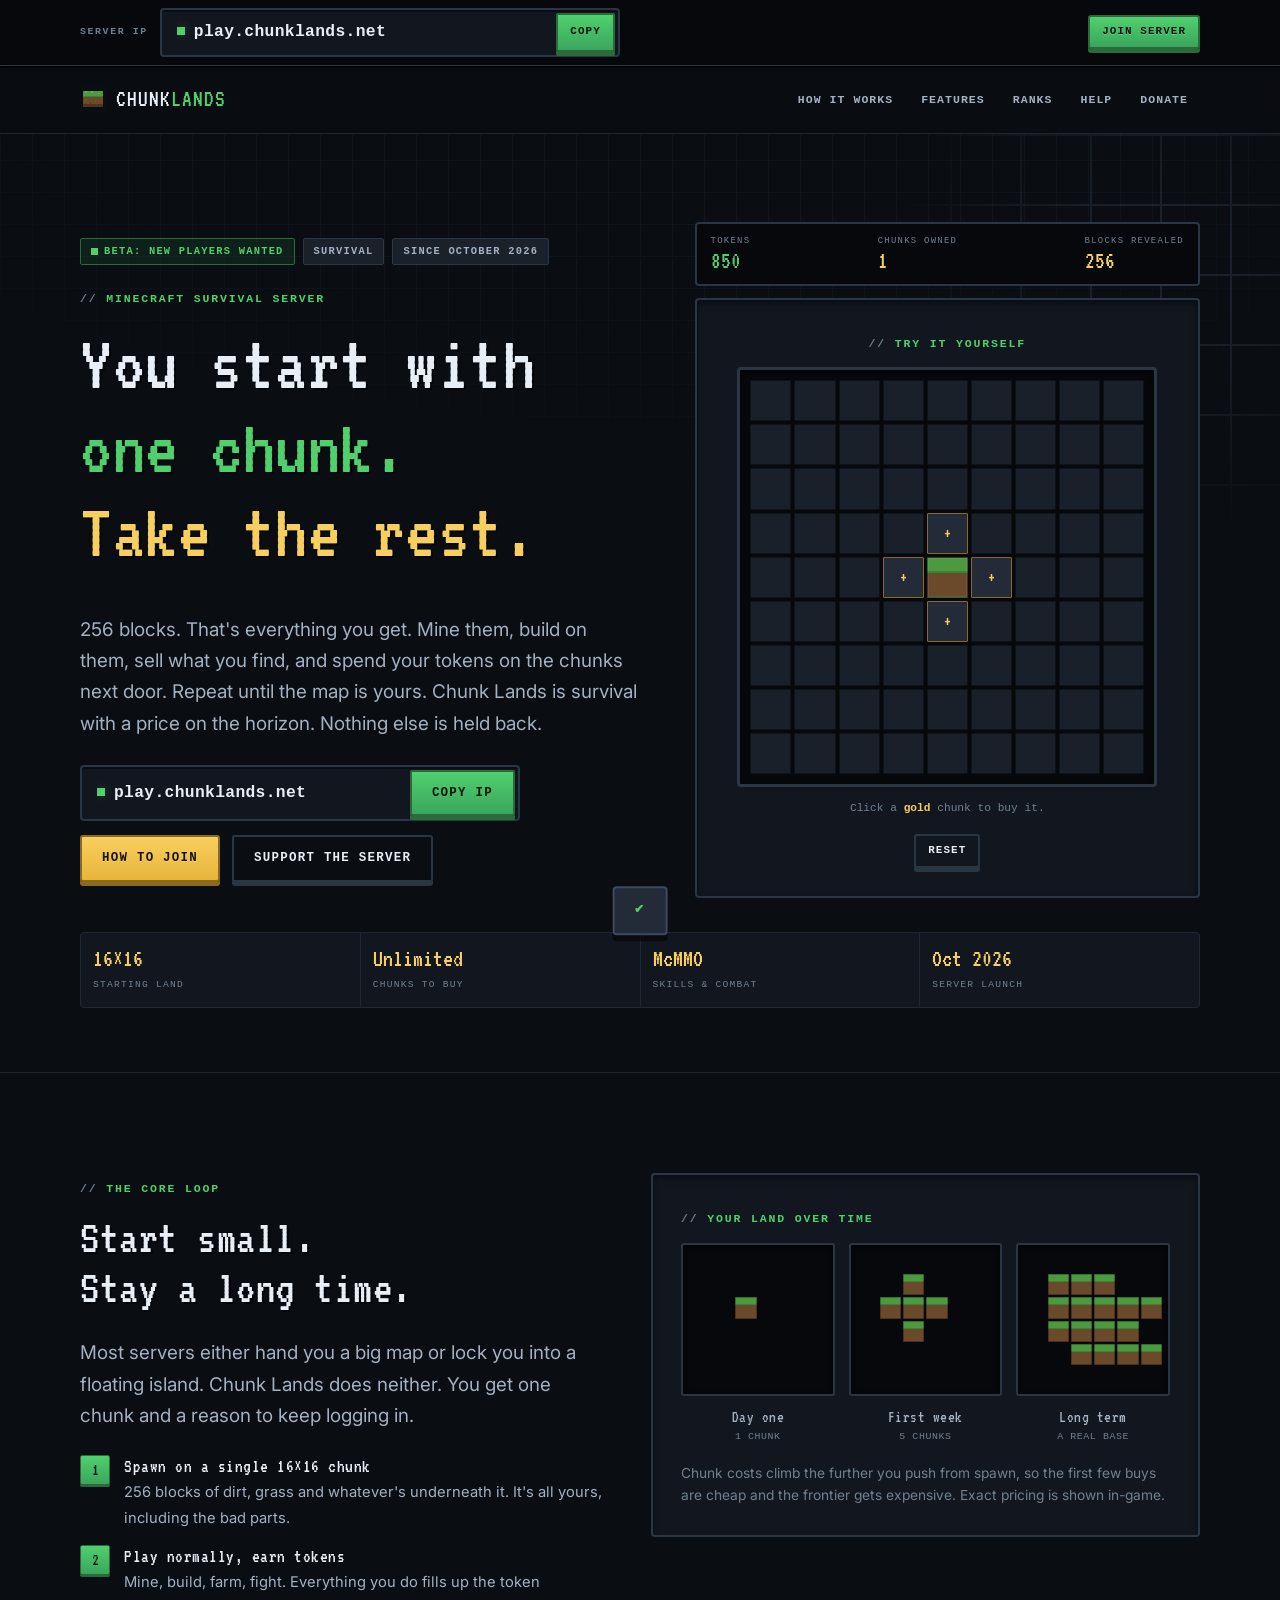
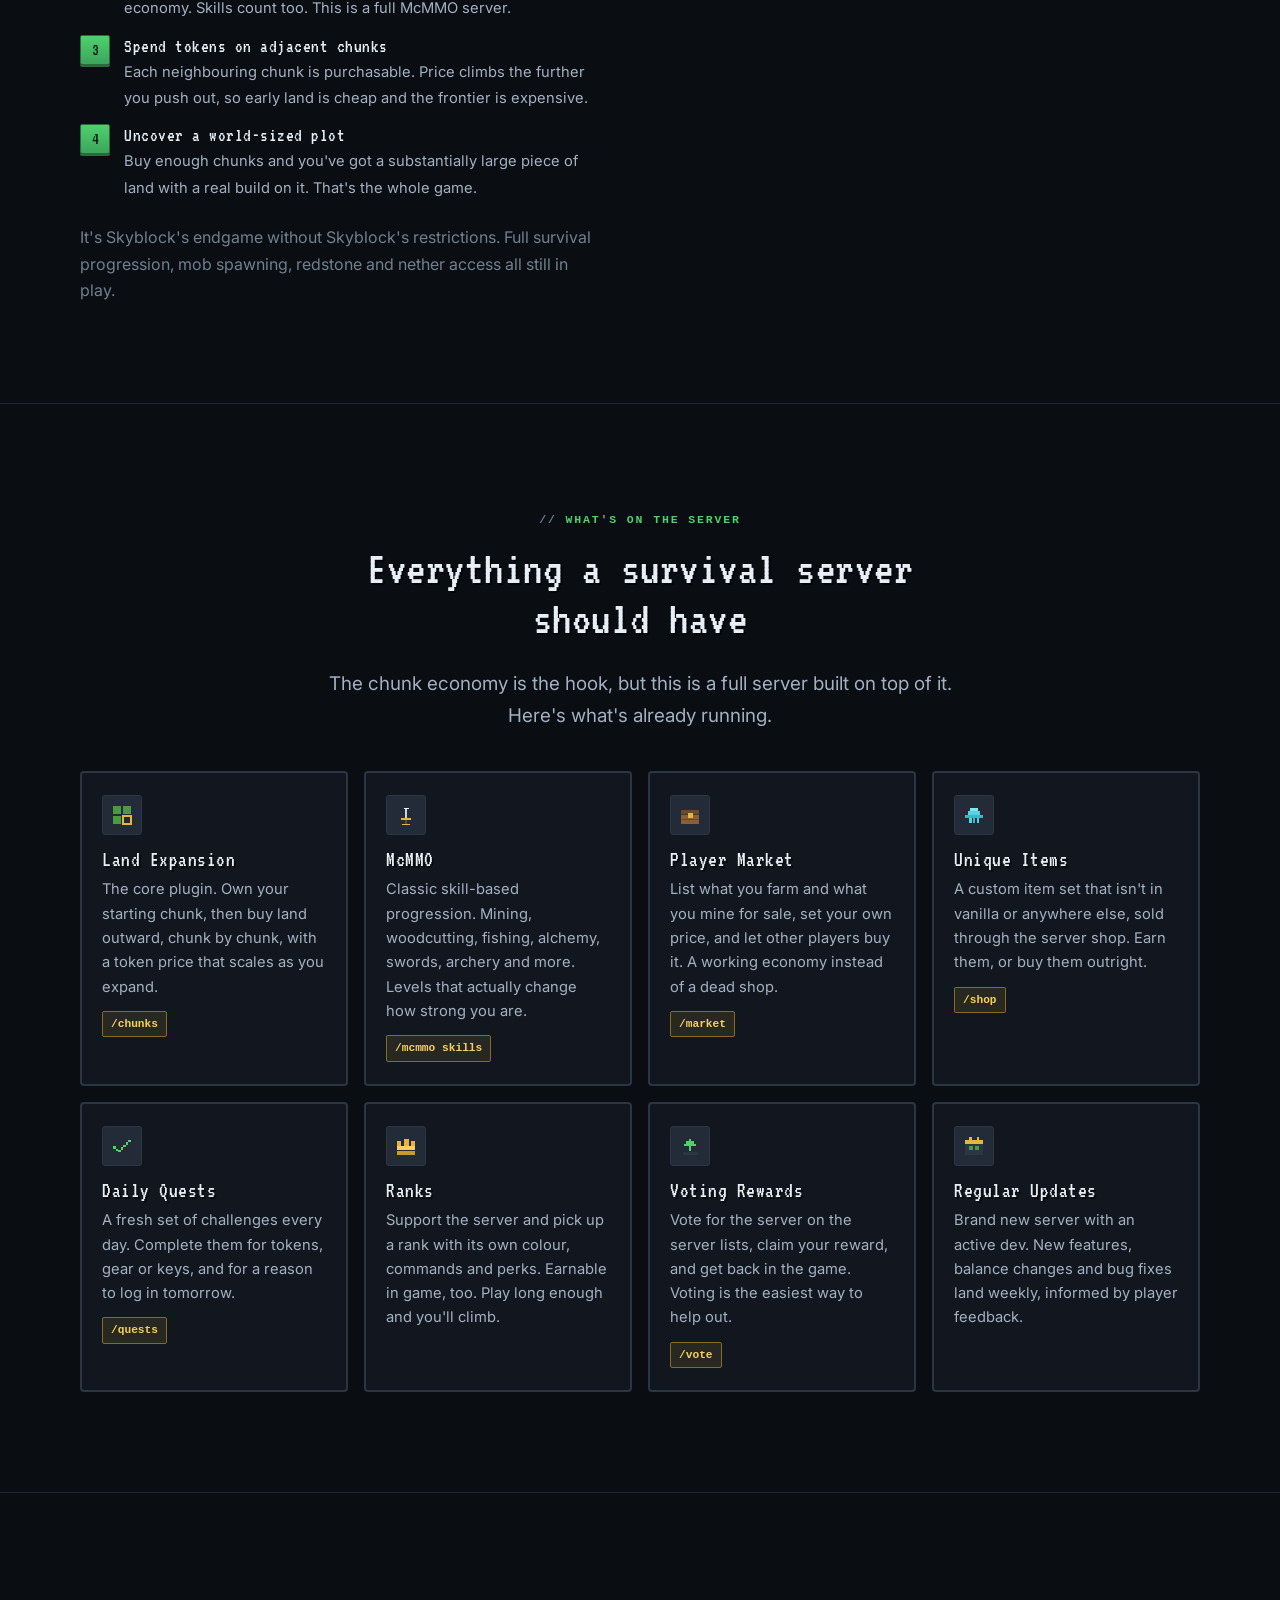
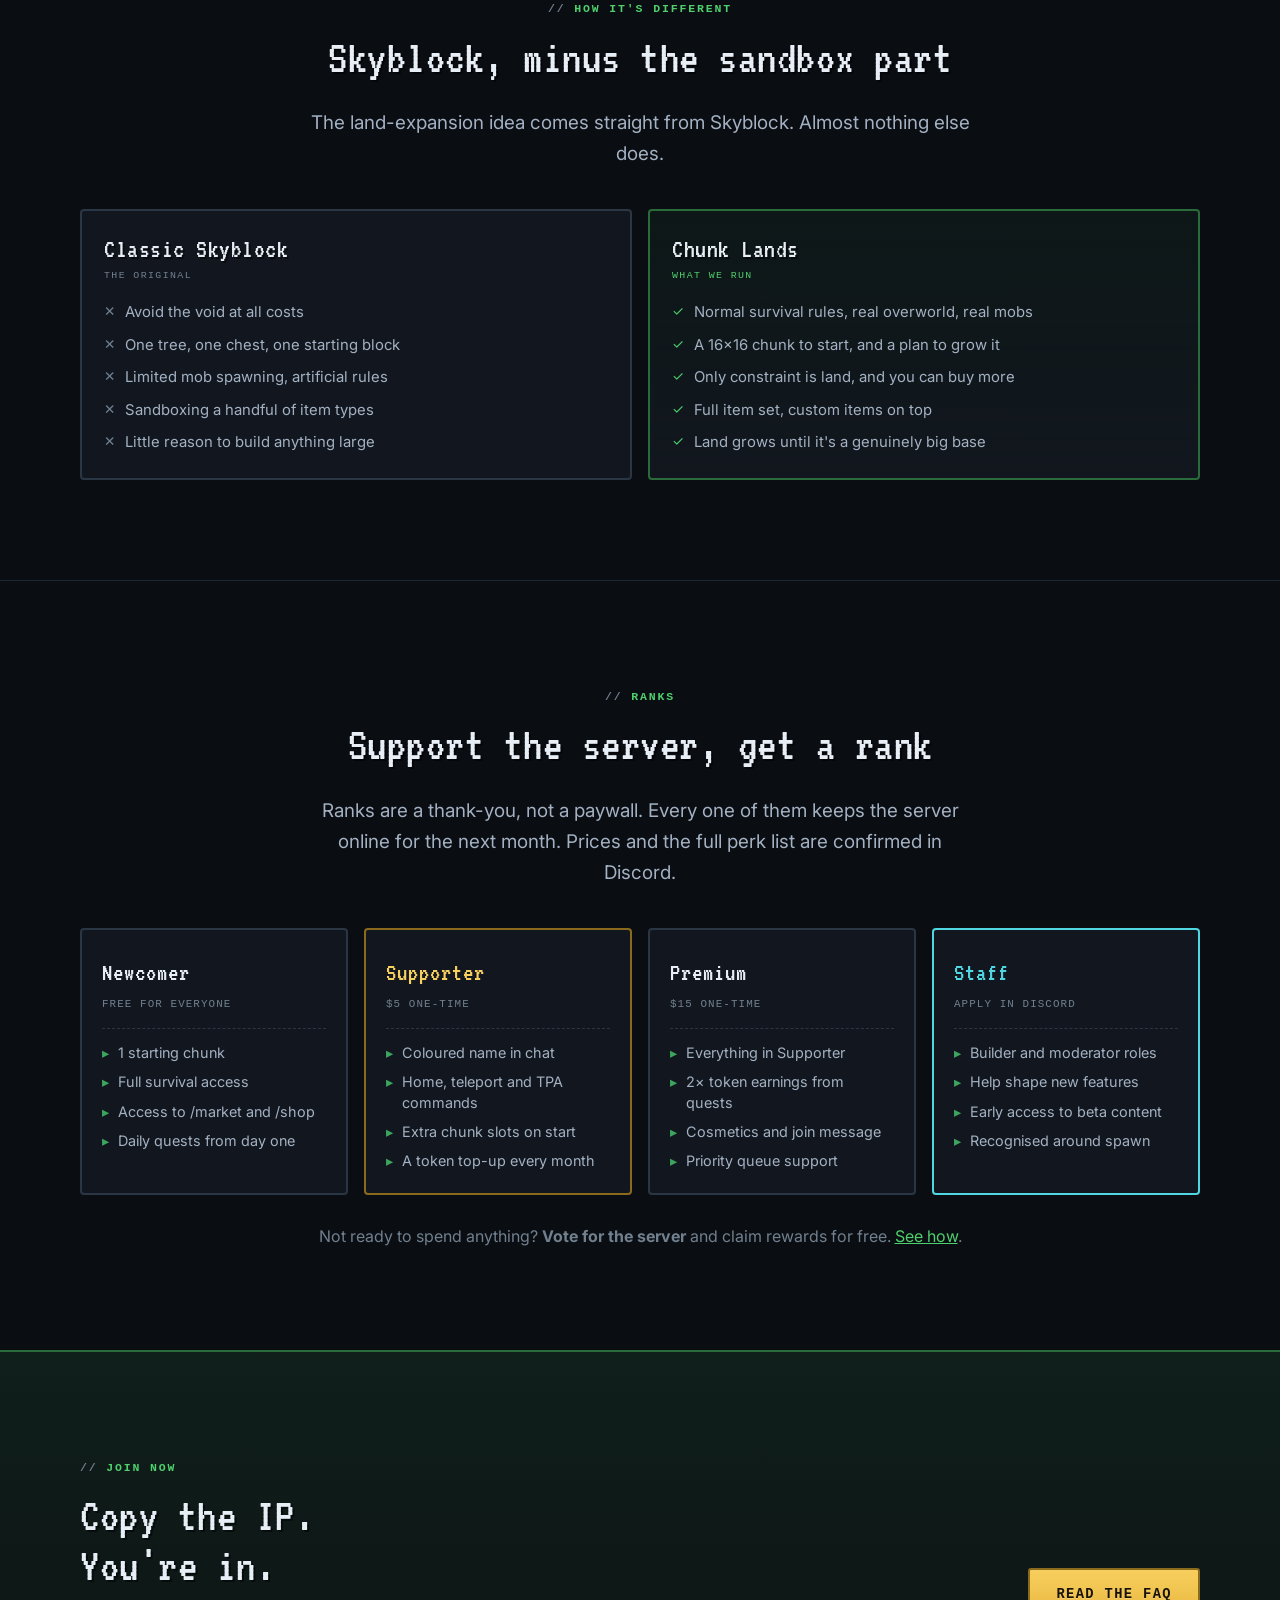
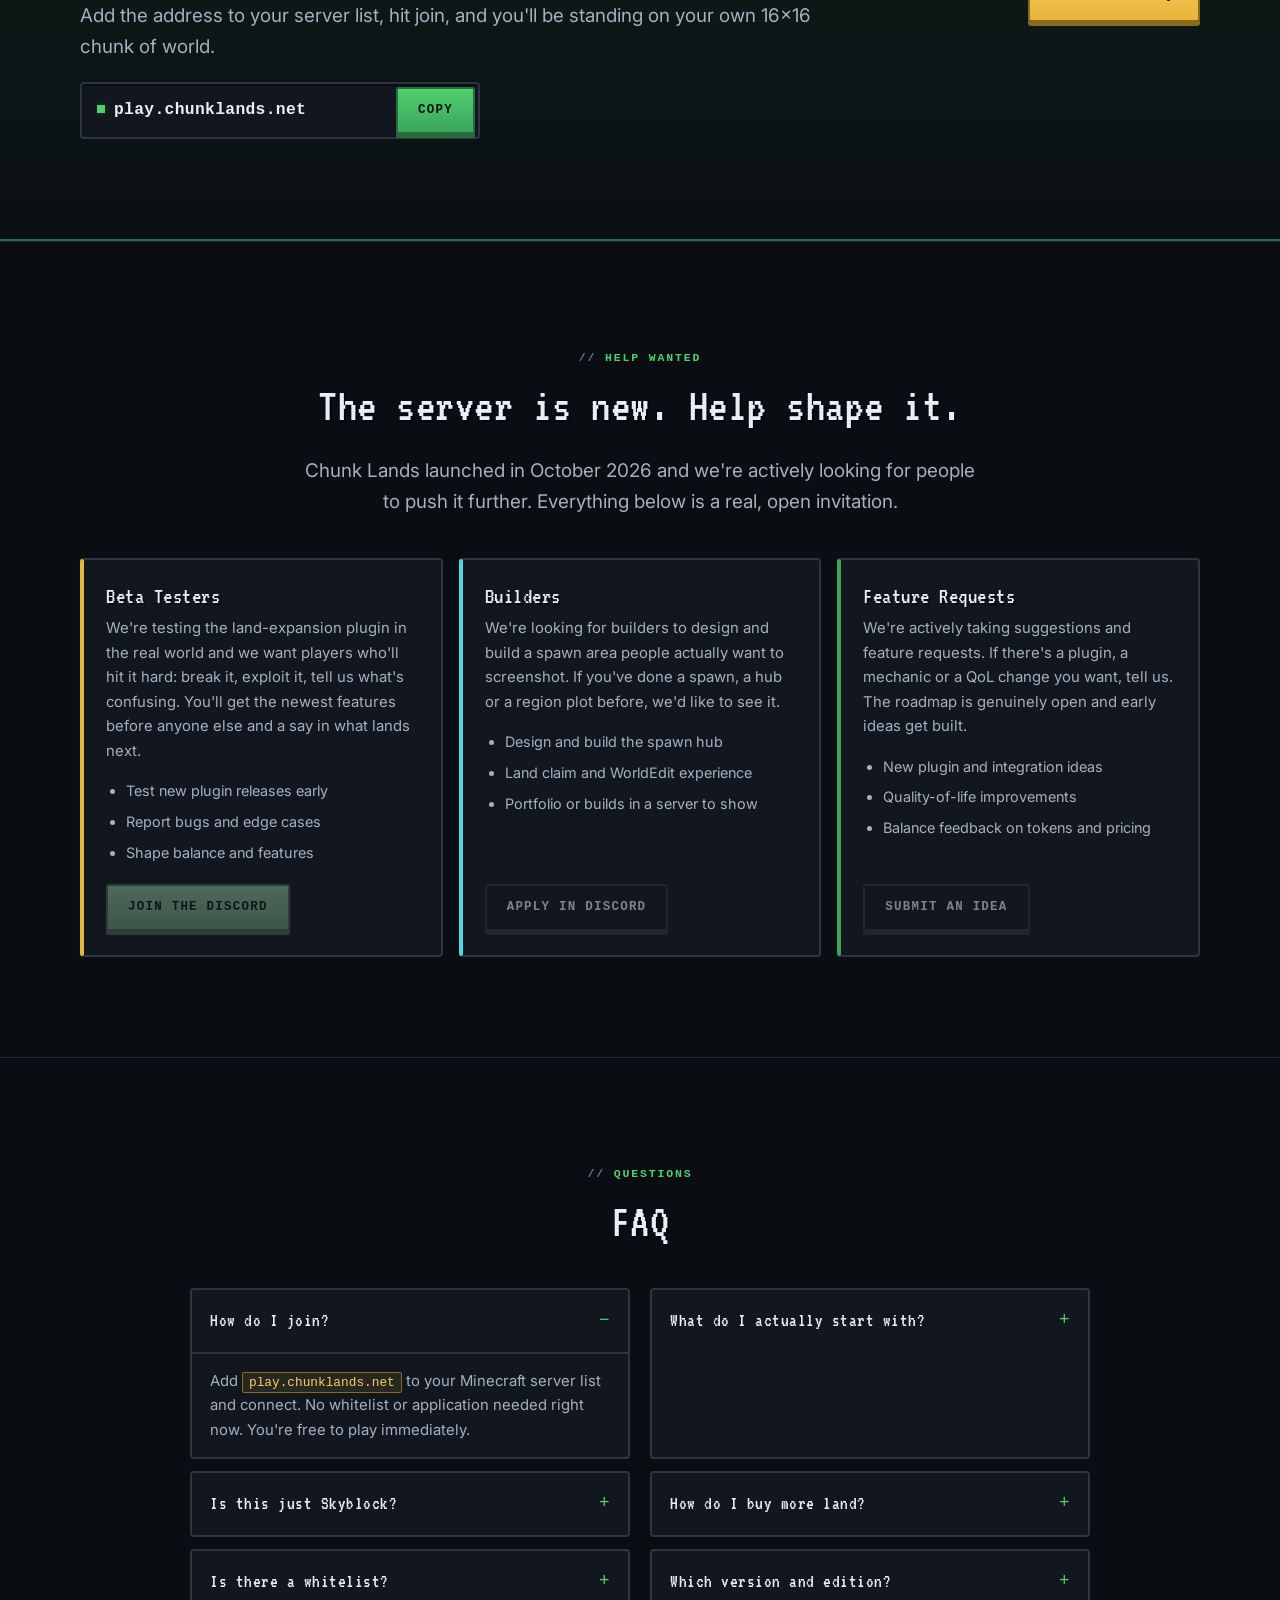
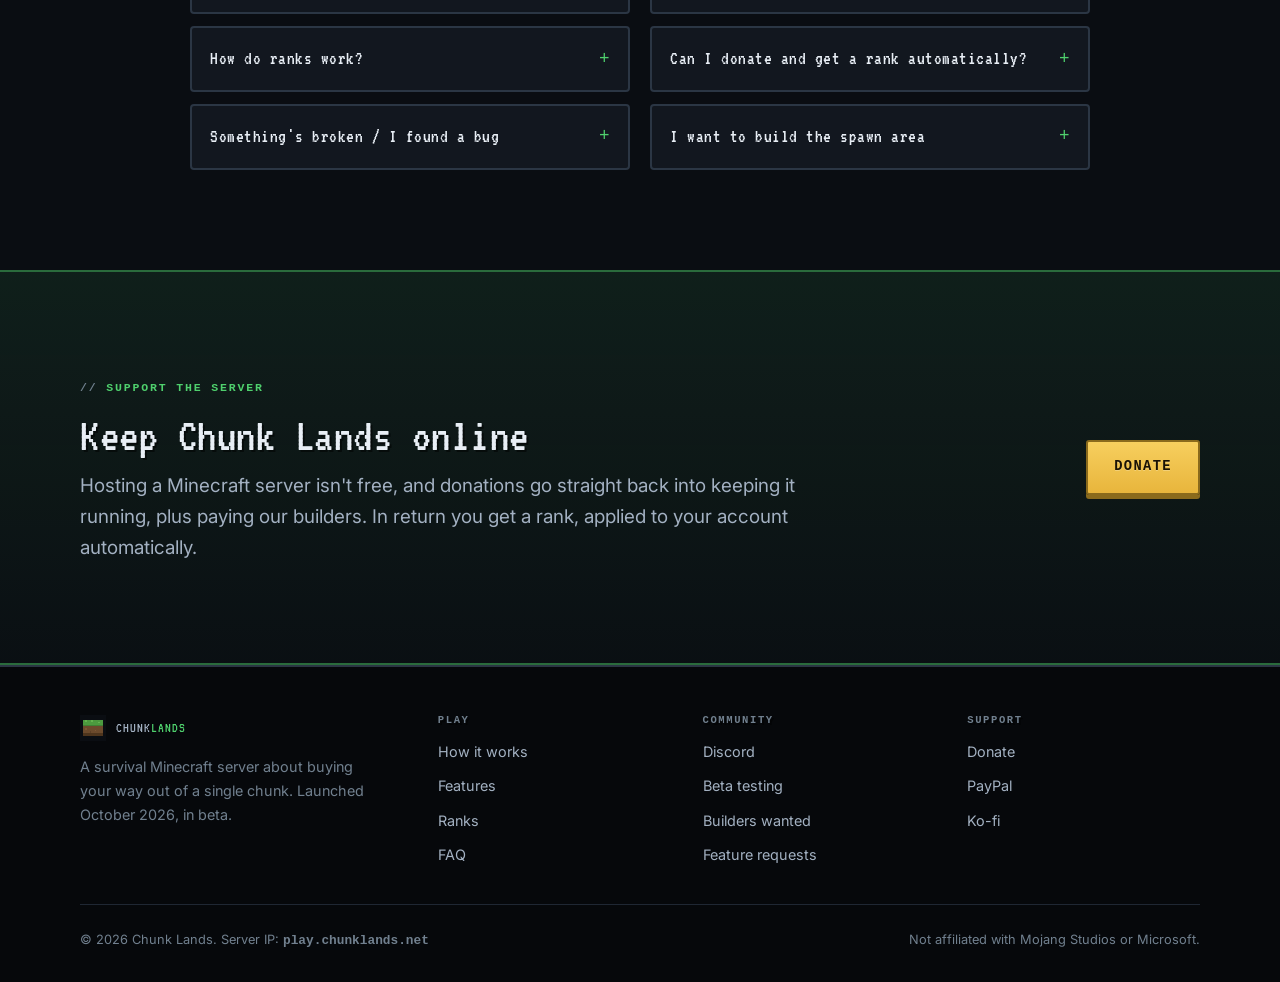
==== index.html @ c823f131 "Add Chunk Lands website Static site for the Chunk Lands Minecraft server, deployable to GitHub Pages" ====
<!DOCTYPE html>
<html lang="en">
<head>
<meta charset="utf-8">
<meta name="viewport" content="width=device-width, initial-scale=1">
<title>Chunk Lands Minecraft Server | Buy Your Land, Block by Block</title>
<meta name="description" content="Chunk Lands is a Minecraft survival server where you start on a single 16x16 chunk and buy your way out. Expand your land, level up with McMMO, trade at /market, and take on daily quests. Now in beta and new players wanted.">
<meta name="theme-color" content="#0a0d12">

<meta property="og:type" content="website">
<meta property="og:title" content="Chunk Lands Minecraft Survival Server">
<meta property="og:description" content="You start with one 16x16 chunk. Spend tokens, buy more land, and uncover a world that's yours. Now in beta.">
<meta property="og:url" content="https://chunklands.net/">
<meta name="twitter:card" content="summary_large_image">

<link rel="icon" href="assets/favicon.svg" type="image/svg+xml">
<link rel="canonical" href="https://chunklands.net/">

<link rel="preconnect" href="https://fonts.googleapis.com">
<link rel="preconnect" href="https://fonts.gstatic.com" crossorigin>
<link rel="stylesheet" href="https://fonts.googleapis.com/css2?family=VT323&family=Inter:wght@400;500;600;700&display=swap">
<link rel="stylesheet" href="css/style.css">
</head>
<body>

<a class="skip-link" href="#main">Skip to content</a>

<!-- =====================================================================
     TOP BAR: server address + copy button (very top of the page)
     ===================================================================== -->
<div class="topbar">
  <div class="wrap topbar__inner">
    <span class="topbar__label">Server IP</span>

    <div class="address">
      <div class="address__field">
        <span class="address__value" data-server-address>play.chunklands.net</span>
      </div>
      <button class="btn btn--sm" type="button" data-copy data-copy-label="Copy" data-copied-label="Copied!">
        Copy
      </button>
    </div>

    <div class="topbar__spacer"></div>

    <a class="btn btn--primary btn--sm" href="#join">Join Server</a>
  </div>
</div>

<!-- =====================================================================
     NAV
     ===================================================================== -->
<nav class="nav" aria-label="Main">
  <div class="wrap nav__inner">
    <a class="brand" href="index.html">
      <img src="assets/favicon.svg" alt="" width="26" height="26">
      <span>CHUNK<b>LANDS</b></span>
    </a>
    <ul class="nav__links">
      <li><a href="#how">How it works</a></li>
      <li><a href="#features">Features</a></li>
      <li><a href="#ranks">Ranks</a></li>
      <li><a href="#help">Help</a></li>
      <li><a href="donate.html">Donate</a></li>
    </ul>
    <a class="btn btn--primary btn--sm nav__cta" href="#join">Join Server</a>
  </div>
</nav>

<main id="main">

  <!-- ===================================================================
       HERO
       =================================================================== -->
  <section class="hero">
    <div class="wrap hero__grid">
      <div>
        <div class="badges">
          <span class="badge badge--live">Beta: new players wanted</span>
          <span class="badge">Survival</span>
          <span class="badge">Since October 2026</span>
        </div>

        <p class="eyebrow">Minecraft Survival Server</p>

        <h1>
          You start with<br>
          <span class="accent">one chunk.</span><br>
          <span class="gold">Take the rest.</span>
        </h1>

        <p class="lead">
          256 blocks. That's everything you get. Mine them, build on them, sell what you
          find, and spend your tokens on the chunks next door. Repeat until the map is
          yours. Chunk Lands is survival with a price on the horizon. Nothing else is held
          back.
        </p>

        <div class="hero__cta">
          <div class="address">
            <div class="address__field">
              <span class="address__value" data-server-address>play.chunklands.net</span>
            </div>
            <button class="btn" type="button" data-copy data-copy-label="Copy IP" data-copied-label="Copied!">
              Copy IP
            </button>
          </div>

          <div class="btn-row">
            <a class="btn btn--gold" href="#join">How to join</a>
            <a class="btn btn--ghost" href="donate.html">Support the server</a>
          </div>
        </div>
      </div>

      <!-- Interactive expander lives here on desktop, below on mobile -->
      <div class="expander" id="expander-mount"></div>
    </div>

    <div class="wrap">
      <div class="stats">
        <div class="stat">
          <div class="stat__k">16×16</div>
          <div class="stat__l">Starting land</div>
        </div>
        <div class="stat">
          <div class="stat__k">Unlimited</div>
          <div class="stat__l">Chunks to buy</div>
        </div>
        <div class="stat">
          <div class="stat__k">McMMO</div>
          <div class="stat__l">Skills &amp; combat</div>
        </div>
        <div class="stat">
          <div class="stat__k">Oct 2026</div>
          <div class="stat__l">Server launch</div>
        </div>
      </div>
    </div>
  </section>

  <!-- ===================================================================
       THE MECHANIC
       =================================================================== -->
  <section id="how">
    <div class="wrap mechanic__grid">
      <div>
        <p class="eyebrow">The core loop</p>
        <h2>Start small.<br>Stay a long time.</h2>
        <p class="lead">
          Most servers either hand you a big map or lock you into a floating island.
          Chunk Lands does neither. You get one chunk and a reason to keep logging in.
        </p>

        <ol class="steps">
          <li>
            <span class="steps__n" aria-hidden="true">1</span>
            <span class="steps__b">
              <strong>Spawn on a single 16×16 chunk</strong>
              <span>256 blocks of dirt, grass and whatever's underneath it. It's all yours, including the bad parts.</span>
            </span>
          </li>
          <li>
            <span class="steps__n" aria-hidden="true">2</span>
            <span class="steps__b">
              <strong>Play normally, earn tokens</strong>
              <span>Mine, build, farm, fight. Everything you do fills up the token economy. Skills count too. This is a full McMMO server.</span>
            </span>
          </li>
          <li>
            <span class="steps__n" aria-hidden="true">3</span>
            <span class="steps__b">
              <strong>Spend tokens on adjacent chunks</strong>
              <span>Each neighbouring chunk is purchasable. Price climbs the further you push out, so early land is cheap and the frontier is expensive.</span>
            </span>
          </li>
          <li>
            <span class="steps__n" aria-hidden="true">4</span>
            <span class="steps__b">
              <strong>Uncover a world-sized plot</strong>
              <span>Buy enough chunks and you've got a substantially large piece of land with a real build on it. That's the whole game.</span>
            </span>
          </li>
        </ol>

        <p class="muted" style="margin-top:24px">
          It's Skyblock's endgame without Skyblock's restrictions. Full survival
          progression, mob spawning, redstone and nether access all still in play.
        </p>
      </div>

      <div class="panel panel--sunken">
        <p class="eyebrow">Your land over time</p>

        <div class="progression">
          <figure class="progression__fig">
            <div class="minigrid" aria-hidden="true">
              <i class="cell" style="grid-area:3/3"></i>
            </div>
            <figcaption><strong>Day one</strong>1 chunk</figcaption>
          </figure>

          <figure class="progression__fig">
            <div class="minigrid" aria-hidden="true">
              <i class="cell" style="grid-area:2/3"></i><i class="cell" style="grid-area:3/2"></i>
              <i class="cell" style="grid-area:3/3"></i><i class="cell" style="grid-area:3/4"></i>
              <i class="cell" style="grid-area:4/3"></i>
            </div>
            <figcaption><strong>First week</strong>5 chunks</figcaption>
          </figure>

          <figure class="progression__fig">
            <div class="minigrid" aria-hidden="true">
              <i class="cell" style="grid-area:2/3"></i><i class="cell" style="grid-area:2/4"></i>
              <i class="cell" style="grid-area:3/2"></i><i class="cell" style="grid-area:3/3"></i>
              <i class="cell" style="grid-area:3/4"></i><i class="cell" style="grid-area:3/5"></i>
              <i class="cell" style="grid-area:4/2"></i><i class="cell" style="grid-area:4/3"></i>
              <i class="cell" style="grid-area:4/4"></i><i class="cell" style="grid-area:4/5"></i>
              <i class="cell" style="grid-area:5/3"></i><i class="cell" style="grid-area:5/4"></i>
              <i class="cell" style="grid-area:5/5"></i><i class="cell" style="grid-area:5/6"></i>
              <i class="cell" style="grid-area:3/6"></i><i class="cell" style="grid-area:2/2"></i>
            </div>
            <figcaption><strong>Long term</strong>a real base</figcaption>
          </figure>
        </div>

        <p class="muted" style="font-size:0.86rem; margin-top:18px">
          Chunk costs climb the further you push from spawn, so the first few buys are
          cheap and the frontier gets expensive. Exact pricing is shown in-game.
        </p>
      </div>
    </div>
  </section>

  <!-- ===================================================================
       FEATURES
       =================================================================== -->
  <section id="features">
    <div class="wrap">
      <div class="section-head center">
        <p class="eyebrow">What's on the server</p>
        <h2>Everything a survival server should have</h2>
        <p class="lead">
          The chunk economy is the hook, but this is a full server built on top of it.
          Here's what's already running.
        </p>
      </div>

      <div class="features">

        <article class="feature">
          <div class="feature__icon"><svg viewBox="0 0 16 16" shape-rendering="crispEdges" width="20" height="20" aria-hidden="true" focusable="false"><rect x="1" y="1" width="6" height="6" fill="#4c9a3f"/><rect x="9" y="1" width="6" height="6" fill="#4c9a3f"/><rect x="1" y="9" width="6" height="6" fill="#4c9a3f"/><rect x="9" y="9" width="6" height="6" fill="none" stroke="#e8b53c" stroke-width="1.5"/></svg></div>
          <h3>Land Expansion</h3>
          <p>The core plugin. Own your starting chunk, then buy land outward, chunk by chunk, with a token price that scales as you expand.</p>
          <span class="feature__cmd">/chunks</span>
        </article>

        <article class="feature">
          <div class="feature__icon"><svg viewBox="0 0 16 16" shape-rendering="crispEdges" width="20" height="20" aria-hidden="true" focusable="false"><rect x="6" y="2" width="4" height="1" fill="#e8eef5"/><rect x="7" y="3" width="2" height="7" fill="#c9d4e0"/><rect x="4" y="10" width="8" height="2" fill="#e8b53c"/><rect x="7" y="12" width="2" height="3" fill="#6b4a2c"/><rect x="5" y="15" width="6" height="1" fill="#e8b53c"/></svg></div>
          <h3>McMMO</h3>
          <p>Classic skill-based progression. Mining, woodcutting, fishing, alchemy, swords, archery and more. Levels that actually change how strong you are.</p>
          <span class="feature__cmd">/mcmmo skills</span>
        </article>

        <article class="feature">
          <div class="feature__icon"><svg viewBox="0 0 16 16" shape-rendering="crispEdges" width="20" height="20" aria-hidden="true" focusable="false"><rect x="1" y="4" width="14" height="4" fill="#6b4a2c"/><rect x="1" y="8" width="14" height="7" fill="#8a5f38"/><rect x="1" y="7" width="14" height="1" fill="#4e351d"/><rect x="1" y="11" width="14" height="1" fill="#6b4a2c"/><rect x="6" y="6" width="4" height="4" fill="#e8b53c"/></svg></div>
          <h3>Player Market</h3>
          <p>List what you farm and what you mine for sale, set your own price, and let other players buy it. A working economy instead of a dead shop.</p>
          <span class="feature__cmd">/market</span>
        </article>

        <article class="feature">
          <div class="feature__icon"><svg viewBox="0 0 16 16" shape-rendering="crispEdges" width="20" height="20" aria-hidden="true" focusable="false"><rect x="5" y="2" width="6" height="3" fill="#7fe6ee"/><rect x="3" y="5" width="10" height="3" fill="#4fd6e0"/><rect x="1" y="8" width="14" height="2" fill="#3bb8c4"/><rect x="4" y="10" width="2" height="4" fill="#4fd6e0"/><rect x="7" y="10" width="2" height="4" fill="#3bb8c4"/><rect x="10" y="10" width="2" height="4" fill="#4fd6e0"/></svg></div>
          <h3>Unique Items</h3>
          <p>A custom item set that isn't in vanilla or anywhere else, sold through the server shop. Earn them, or buy them outright.</p>
          <span class="feature__cmd">/shop</span>
        </article>

        <article class="feature">
          <div class="feature__icon"><svg viewBox="0 0 16 16" shape-rendering="crispEdges" width="20" height="20" aria-hidden="true" focusable="false"><rect x="1" y="8" width="2" height="2" fill="#4fd06d"/><rect x="3" y="10" width="2" height="2" fill="#4fd06d"/><rect x="5" y="11" width="2" height="2" fill="#4fd06d"/><rect x="7" y="9" width="2" height="2" fill="#4fd06d"/><rect x="9" y="7" width="2" height="2" fill="#4fd06d"/><rect x="11" y="5" width="2" height="2" fill="#4fd06d"/><rect x="13" y="3" width="2" height="2" fill="#4fd06d"/></svg></div>
          <h3>Daily Quests</h3>
          <p>A fresh set of challenges every day. Complete them for tokens, gear or keys, and for a reason to log in tomorrow.</p>
          <span class="feature__cmd">/quests</span>
        </article>

        <article class="feature">
          <div class="feature__icon"><svg viewBox="0 0 16 16" shape-rendering="crispEdges" width="20" height="20" aria-hidden="true" focusable="false"><rect x="1" y="4" width="3" height="4" fill="#e8b53c"/><rect x="6" y="2" width="4" height="6" fill="#e8b53c"/><rect x="12" y="4" width="3" height="4" fill="#e8b53c"/><rect x="1" y="8" width="14" height="3" fill="#f7cf5e"/><rect x="1" y="12" width="14" height="3" fill="#c9992a"/></svg></div>
          <h3>Ranks</h3>
          <p>Support the server and pick up a rank with its own colour, commands and perks. Earnable in game, too. Play long enough and you'll climb.</p>
        </article>

        <article class="feature">
          <div class="feature__icon"><svg viewBox="0 0 16 16" shape-rendering="crispEdges" width="20" height="20" aria-hidden="true" focusable="false"><rect x="7" y="2" width="2" height="10" fill="#4fd06d"/><rect x="5" y="4" width="6" height="2" fill="#4fd06d"/><rect x="3" y="6" width="10" height="2" fill="#4fd06d"/><rect x="2" y="13" width="12" height="2" fill="#2b3644"/></svg></div>
          <h3>Voting Rewards</h3>
          <p>Vote for the server on the server lists, claim your reward, and get back in the game. Voting is the easiest way to help out.</p>
          <span class="feature__cmd">/vote</span>
        </article>

        <article class="feature">
          <div class="feature__icon"><svg viewBox="0 0 16 16" shape-rendering="crispEdges" width="20" height="20" aria-hidden="true" focusable="false"><rect x="4" y="1" width="2" height="3" fill="#e8b53c"/><rect x="10" y="1" width="2" height="3" fill="#e8b53c"/><rect x="1" y="3" width="14" height="12" fill="#2b3644"/><rect x="1" y="3" width="14" height="3" fill="#e8b53c"/><rect x="4" y="8" width="3" height="3" fill="#4c9a3f"/><rect x="9" y="8" width="3" height="3" fill="#4c9a3f"/></svg></div>
          <h3>Regular Updates</h3>
          <p>Brand new server with an active dev. New features, balance changes and bug fixes land weekly, informed by player feedback.</p>
        </article>

      </div>
    </div>
  </section>

  <!-- ===================================================================
       SKYBLOCK COMPARISON
       =================================================================== -->
  <section id="versus">
    <div class="wrap">
      <div class="section-head center">
        <p class="eyebrow">How it's different</p>
        <h2>Skyblock, minus the sandbox part</h2>
        <p class="lead">
          The land-expansion idea comes straight from Skyblock. Almost nothing else does.
        </p>
      </div>

      <div class="compare">
        <div class="compare__col">
          <h3>Classic Skyblock</h3>
          <p class="compare__tag">The original</p>
          <ul>
            <li>Avoid the void at all costs</li>
            <li>One tree, one chest, one starting block</li>
            <li>Limited mob spawning, artificial rules</li>
            <li>Sandboxing a handful of item types</li>
            <li>Little reason to build anything large</li>
          </ul>
        </div>

        <div class="compare__col compare__col--us">
          <h3>Chunk Lands</h3>
          <p class="compare__tag">What we run</p>
          <ul>
            <li>Normal survival rules, real overworld, real mobs</li>
            <li>A 16×16 chunk to start, and a plan to grow it</li>
            <li>Only constraint is land, and you can buy more</li>
            <li>Full item set, custom items on top</li>
            <li>Land grows until it's a genuinely big base</li>
          </ul>
        </div>
      </div>
    </div>
  </section>

  <!-- ===================================================================
       RANKS
       =================================================================== -->
  <section id="ranks">
    <div class="wrap">
      <div class="section-head center">
        <p class="eyebrow">Ranks</p>
        <h2>Support the server, get a rank</h2>
        <p class="lead">
          Ranks are a thank-you, not a paywall. Every one of them keeps the server online
          for the next month. Prices and the full perk list are confirmed in Discord.
        </p>
      </div>

      <!-- EDIT ME: rename these ranks and set real prices/benefits -->
      <div class="ranks">

        <div class="rank">
          <div class="rank__name">Newcomer</div>
          <div class="rank__price">Free for everyone</div>
          <ul>
            <li>1 starting chunk</li>
            <li>Full survival access</li>
            <li>Access to /market and /shop</li>
            <li>Daily quests from day one</li>
          </ul>
        </div>

        <div class="rank rank--featured">
          <div class="rank__name">Supporter</div>
          <div class="rank__price">$5 one-time</div>
          <ul>
            <li>Coloured name in chat</li>
            <li>Home, teleport and TPA commands</li>
            <li>Extra chunk slots on start</li>
            <li>A token top-up every month</li>
          </ul>
        </div>

        <div class="rank">
          <div class="rank__name">Premium</div>
          <div class="rank__price">$15 one-time</div>
          <ul>
            <li>Everything in Supporter</li>
            <li>2× token earnings from quests</li>
            <li>Cosmetics and join message</li>
            <li>Priority queue support</li>
          </ul>
        </div>

        <div class="rank rank--staff">
          <div class="rank__name">Staff</div>
          <div class="rank__price">Apply in Discord</div>
          <ul>
            <li>Builder and moderator roles</li>
            <li>Help shape new features</li>
            <li>Early access to beta content</li>
            <li>Recognised around spawn</li>
          </ul>
        </div>

      </div>

      <p class="muted" style="text-align:center; margin-top:28px">
        Not ready to spend anything? <strong>Vote for the server</strong> and claim rewards
        for free. <a href="#help">See how</a>.
      </p>
    </div>
  </section>

  <!-- ===================================================================
       JOIN CTA
       =================================================================== -->
  <section id="join" class="band">
    <div class="wrap band__inner">
      <div>
        <p class="eyebrow">Join now</p>
        <h2>Copy the IP.<br>You're in.</h2>
        <p class="lead">
          Add the address to your server list, hit join, and you'll be standing on your
          own 16×16 chunk of world.
        </p>

        <div class="address">
          <div class="address__field">
            <span class="address__value" data-server-address>play.chunklands.net</span>
          </div>
          <button class="btn" type="button" data-copy data-copy-label="Copy" data-copied-label="Copied!">
            Copy
          </button>
        </div>
      </div>

      <div class="btn-row">
        <a class="btn btn--gold btn--lg" href="#help">Read the FAQ</a>
      </div>
    </div>
  </section>

  <!-- ===================================================================
       RECRUITMENT
       =================================================================== -->
  <section id="community">
    <div class="wrap">
      <div class="section-head center">
        <p class="eyebrow">Help wanted</p>
        <h2>The server is new. Help shape it.</h2>
        <p class="lead">
          Chunk Lands launched in October 2026 and we're actively looking for people to
          push it further. Everything below is a real, open invitation.
        </p>
      </div>

      <div class="recruit">

        <article class="recruit__card">
          <h3>Beta Testers</h3>
          <p>
            We're testing the land-expansion plugin in the real world and we want players
            who'll hit it hard: break it, exploit it, tell us what's confusing. You'll
            get the newest features before anyone else and a say in what lands next.
          </p>
          <ul>
            <li>Test new plugin releases early</li>
            <li>Report bugs and edge cases</li>
            <li>Shape balance and features</li>
          </ul>
          <a class="btn btn--primary" data-config-link="discord" href="#">Join the Discord</a>
        </article>

        <article class="recruit__card recruit__card--build">
          <h3>Builders</h3>
          <p>
            We're looking for builders to design and build a spawn area people actually
            want to screenshot. If you've done a spawn, a hub or a region plot before,
            we'd like to see it.
          </p>
          <ul>
            <li>Design and build the spawn hub</li>
            <li>Land claim and WorldEdit experience</li>
            <li>Portfolio or builds in a server to show</li>
          </ul>
          <a class="btn btn--ghost" data-config-link="discord" href="#">Apply in Discord</a>
        </article>

        <article class="recruit__card recruit__card--ideas">
          <h3>Feature Requests</h3>
          <p>
            We're actively taking suggestions and feature requests. If there's a plugin,
            a mechanic or a QoL change you want, tell us. The roadmap is genuinely open
            and early ideas get built.
          </p>
          <ul>
            <li>New plugin and integration ideas</li>
            <li>Quality-of-life improvements</li>
            <li>Balance feedback on tokens and pricing</li>
          </ul>
          <a class="btn btn--ghost" data-config-link="discord" href="#">Submit an idea</a>
        </article>

      </div>
    </div>
  </section>

  <!-- ===================================================================
       FAQ
       =================================================================== -->
  <section id="help">
    <div class="wrap">
      <div class="section-head center">
        <p class="eyebrow">Questions</p>
        <h2>FAQ</h2>
      </div>

      <div class="faq">
        <details open>
          <summary>How do I join?</summary>
          <div class="faq__body">
            Add <code>play.chunklands.net</code> to your Minecraft server list and connect.
            No whitelist or application needed right now. You're free to play immediately.
          </div>
        </details>

        <details>
          <summary>What do I actually start with?</summary>
          <div class="faq__body">
            One 16×16 chunk: 256 blocks. Nothing else, no items, no gear. Everything after
            that you earn or buy yourself. It is deliberately a hard start.
          </div>
        </details>

        <details>
          <summary>Is this just Skyblock?</summary>
          <div class="faq__body">
            The land expansion is the same idea, but nothing else is restricted. You play
            on a normal overworld with normal survival rules, mob spawning and full item
            access. Check the <a href="#versus">comparison</a> for the specifics.
          </div>
        </details>

        <details>
          <summary>How do I buy more land?</summary>
          <div class="faq__body">
            Earn tokens through normal play, quests and skill progression, then spend them
            on chunks adjacent to land you already own. Prices rise the further out you go.
          </div>
        </details>

        <details>
          <summary>Is there a whitelist?</summary>
          <div class="faq__body">
            Not at the moment. The point of the beta is to get as many new players through
            the door as possible. Join, play a bit, and let us know what you think.
          </div>
        </details>

        <details>
          <summary>Which version and edition?</summary>
          <div class="faq__body">
            Check the Discord for the current supported version and client requirements.
            We keep this current as the server updates.
          </div>
        </details>

        <details>
          <summary>How do ranks work?</summary>
          <div class="faq__body">
            Ranks are available through <a href="donate.html">donations</a> and are applied
            automatically to your account. No staff request needed. See
            <a href="#ranks">Ranks</a> for what each one includes.
          </div>
        </details>

        <details>
          <summary>Can I donate and get a rank automatically?</summary>
          <div class="faq__body">
            Yes. Run <code>/donate</code> in game to get your personal redeem code, enter
            it on the <a href="donate.html">donate page</a>, pay, and the rank lands on your
            account automatically. If something goes wrong, message staff and it'll be sorted
            by hand.
          </div>
        </details>

        <details>
          <summary>Something's broken / I found a bug</summary>
          <div class="faq__body">
            Tell us in Discord with what you were doing and roughly when it happened. Bug
            reports from beta players are the single most useful thing you can send us.
          </div>
        </details>

        <details>
          <summary>I want to build the spawn area</summary>
          <div class="faq__body">
            Yes please. Drop your portfolio or a link to your builds in Discord with the
            <code>builder</code> tag. <a href="#community">Read more</a>.
          </div>
        </details>
      </div>
    </div>
  </section>

  <!-- ===================================================================
       DONATE CTA
       =================================================================== -->
  <section id="donate" class="band">
    <div class="wrap band__inner">
      <div>
        <p class="eyebrow">Support the server</p>
        <h2>Keep Chunk Lands online</h2>
        <p class="lead">
          Hosting a Minecraft server isn't free, and donations go straight back into
          keeping it running, plus paying our builders. In return you get a rank, applied
          to your account automatically.
        </p>
      </div>

      <div class="btn-row">
        <a class="btn btn--gold btn--lg" href="donate.html">Donate</a>
      </div>
    </div>
  </section>

</main>

<!-- =====================================================================
     FOOTER
     ===================================================================== -->
<footer class="footer">
  <div class="wrap">
    <div class="footer__grid">
      <div>
        <a class="brand" href="index.html" style="margin-bottom:14px">
          <img src="assets/favicon.svg" alt="" width="26" height="26">
          <span>CHUNK<b>LANDS</b></span>
        </a>
        <p class="muted" style="font-size:0.9rem; max-width:34ch">
          A survival Minecraft server about buying your way out of a single chunk.
          Launched October 2026, in beta.
        </p>
      </div>

      <div>
        <h4>Play</h4>
        <ul>
          <li><a href="#how">How it works</a></li>
          <li><a href="#features">Features</a></li>
          <li><a href="#ranks">Ranks</a></li>
          <li><a href="#help">FAQ</a></li>
        </ul>
      </div>

      <div>
        <h4>Community</h4>
        <ul>
          <li><a data-config-link="discord" href="#">Discord</a></li>
          <li><a href="#community">Beta testing</a></li>
          <li><a href="#community">Builders wanted</a></li>
          <li><a href="#community">Feature requests</a></li>
        </ul>
      </div>

      <div>
        <h4>Support</h4>
        <ul>
          <li><a href="donate.html">Donate</a></li>
          <li><a data-config-link="donate-paypal" href="#">PayPal</a></li>
          <li><a data-config-link="donate-kofi" href="#">Ko-fi</a></li>
        </ul>
      </div>
    </div>

    <div class="footer__bottom">
      <p>© <span data-year>2026</span> Chunk Lands. Server IP: <strong class="mono" data-server-address>play.chunklands.net</strong></p>
      <p>Not affiliated with Mojang Studios or Microsoft.</p>
    </div>
  </div>
</footer>

<div class="toast" id="toast" role="status" aria-live="polite"></div>

<script src="js/config.js"></script>
<script src="js/main.js"></script>
<script src="js/expand.js"></script>
</body>
</html>
---- css/style.css ----
/* ==========================================================================
   Chunk Lands: dark pixel-art design system
   Aesthetic: Minecraft GUI. Hard edges, beveled panels, chunky buttons
   ========================================================================== */

/* --- Tokens ------------------------------------------------------------- */
:root {
  /* Surfaces */
  --bg: #0a0d12;
  --bg-deep: #06080b;
  --surface: #12171f;
  --surface-2: #1a212b;
  --surface-3: #222b37;

  /* Borders (bevel-friendly) */
  --line: #2b3644;
  --line-soft: #1f2733;
  --line-light: #3d4a5c;

  /* Text */
  --text: #e8eef5;
  --text-dim: #a3b1c2;
  --text-mute: #71808f;

  /* Brand: grass green + emerald */
  --green: #3ba55d;
  --green-bright: #4fd06d;
  --green-dim: #2a6b3c;
  --green-glow: rgba(79, 208, 109, 0.22);

  /* Tokens / currency: gold */
  --gold: #e8b53c;
  --gold-bright: #f7cf5e;
  --gold-dim: #8a6a1c;

  /* Diamond / info */
  --diamond: #4fd6e0;
  --red: #e05c5c;

  /* Block colors for the chunk grid */
  --grass-top: #4c9a3f;
  --grass-mid: #3f8034;
  --dirt: #6b4a2c;
  --dirt-dark: #4e351d;
  --locked: #1a2029;

  /* Fonts */
  --font-display: "VT323", ui-monospace, "Courier New", monospace;
  --font-body: "Inter", -apple-system, BlinkMacSystemFont, "Segoe UI", system-ui, sans-serif;
  --font-mono: ui-monospace, "SF Mono", Menlo, Consolas, monospace;

  /* Chunky UI */
  --r: 4px;
  --r-sm: 3px;
  --shadow-block: 0 4px 0;
  --wrap: 1160px;
}

/* --- Reset -------------------------------------------------------------- */
*,
*::before,
*::after { box-sizing: border-box; }

html {
  scroll-behavior: smooth;
  scroll-padding-top: 96px;
  -webkit-text-size-adjust: 100%;
  overflow-x: clip;
}

body {
  margin: 0;
  background: var(--bg);
  color: var(--text);
  font-family: var(--font-body);
  font-size: 16px;
  line-height: 1.65;
  -webkit-font-smoothing: antialiased;
  overflow-x: clip;
}

/* Subtle pixel-grid backdrop */
body::before {
  content: "";
  position: fixed;
  inset: 0;
  z-index: -2;
  background-image:
    linear-gradient(var(--line-soft) 1px, transparent 1px),
    linear-gradient(90deg, var(--line-soft) 1px, transparent 1px);
  background-size: 32px 32px;
  opacity: 0.35;
  mask-image: radial-gradient(ellipse 90% 60% at 50% 0%, #000 40%, transparent 100%);
  -webkit-mask-image: radial-gradient(ellipse 90% 60% at 50% 0%, #000 40%, transparent 100%);
}

img, svg { display: block; max-width: 100%; }
button { font: inherit; color: inherit; }

/* The hidden attribute must beat any author `display` rule (.form, .field etc.) */
[hidden] { display: none !important; }

a { color: var(--green-bright); }
a:hover { color: var(--gold-bright); }

:focus-visible {
  outline: 2px solid var(--gold-bright);
  outline-offset: 2px;
}

::selection { background: var(--green); color: #06120a; }

/* --- Typography --------------------------------------------------------- */
h1, h2, h3, h4 {
  font-family: var(--font-display);
  font-weight: 400;
  line-height: 1.05;
  letter-spacing: 0.5px;
  margin: 0 0 0.5em;
  text-shadow: 2px 2px 0 rgba(0, 0, 0, 0.5);
}

h1 { font-size: clamp(2.6rem, 8vw, 5rem); }
h2 { font-size: clamp(1.9rem, 5vw, 3rem); }
h3 { font-size: clamp(1.3rem, 3vw, 1.7rem); }

p { margin: 0 0 1rem; }
p:last-child { margin-bottom: 0; }

.eyebrow {
  display: inline-block;
  font-family: var(--font-mono);
  font-size: 0.72rem;
  font-weight: 700;
  letter-spacing: 0.16em;
  text-transform: uppercase;
  color: var(--green-bright);
  margin-bottom: 0.9rem;
}

.eyebrow::before { content: "// "; color: var(--text-mute); }

.lead {
  font-size: clamp(1.02rem, 2.2vw, 1.18rem);
  color: var(--text-dim);
  max-width: 62ch;
}

.muted { color: var(--text-mute); }
.mono { font-family: var(--font-mono); }

/* --- Layout ------------------------------------------------------------- */
.wrap {
  width: 100%;
  max-width: var(--wrap);
  margin-inline: auto;
  padding-inline: 20px;
}

section { padding: clamp(56px, 9vw, 100px) 0; position: relative; }
section + section { border-top: 1px solid var(--line-soft); }

.section-head { max-width: 68ch; margin-bottom: 2.5rem; }
.section-head.center { margin-inline: auto; text-align: center; }
.section-head.center .lead { margin-inline: auto; }

/* ==========================================================================
   Top bar: server address, always reachable
   ========================================================================== */
.topbar {
  position: sticky;
  top: 0;
  z-index: 60;
  background: var(--bg-deep);
  border-bottom: 1px solid var(--line);
  box-shadow: 0 2px 0 rgba(0, 0, 0, 0.6);
}

.topbar__inner {
  display: flex;
  align-items: center;
  gap: 12px;
  min-height: 54px;
  padding-block: 8px;
}

.topbar__label {
  font-family: var(--font-mono);
  font-size: 0.62rem;
  font-weight: 700;
  letter-spacing: 0.16em;
  text-transform: uppercase;
  color: var(--text-mute);
  white-space: nowrap;
}

.topbar .address { flex: 1 1 auto; min-width: 0; }
.topbar__spacer { flex: 1; }

@media (max-width: 640px) {
  .topbar__label { display: none; }
  .topbar__inner { gap: 8px; }
  /* The address is the priority up here. The nav carries the Join CTA on mobile. */
  .topbar .btn--primary { display: none; }
  .topbar .address { max-width: none; }
}

/* ==========================================================================
   Address bar (the copy-this-thing component)
   ========================================================================== */
.address {
  display: flex;
  align-items: stretch;
  gap: 0;
  background: var(--surface);
  border: 2px solid var(--line);
  border-radius: var(--r);
  padding: 3px;
  min-width: 0;
  max-width: 460px;
  box-shadow: inset 0 2px 0 rgba(0, 0, 0, 0.45);
}

.address__field {
  display: flex;
  align-items: center;
  gap: 10px;
  padding: 6px 12px;
  min-width: 0;
  flex: 1 1 auto;
}

.address__value {
  font-family: var(--font-mono);
  font-size: clamp(0.85rem, 2.4vw, 1.02rem);
  font-weight: 700;
  color: var(--text);
  letter-spacing: 0.02em;
  white-space: nowrap;
  overflow: hidden;
  text-overflow: ellipsis;
}

.address__value::before {
  content: "";
  display: inline-block;
  width: 8px;
  height: 8px;
  margin-right: 9px;
  background: var(--green-bright);
  box-shadow: 0 0 8px var(--green-glow);
  animation: pulse 2.4s ease-in-out infinite;
  vertical-align: 1px;
}

@keyframes pulse { 0%, 100% { opacity: 1; } 50% { opacity: 0.35; } }

/* --- Buttons ------------------------------------------------------------ */
.btn {
  --btn-bg: var(--surface-3);
  --btn-edge: var(--line-light);
  display: inline-flex;
  align-items: center;
  justify-content: center;
  gap: 8px;
  padding: 11px 20px;
  font-family: var(--font-mono);
  font-size: 0.78rem;
  font-weight: 700;
  letter-spacing: 0.1em;
  text-transform: uppercase;
  text-decoration: none;
  color: var(--text);
  background: var(--btn-bg);
  border: 2px solid var(--btn-edge);
  border-radius: var(--r-sm);
  box-shadow: var(--shadow-block) var(--btn-edge);
  cursor: pointer;
  white-space: nowrap;
  transition: transform 0.06s ease, box-shadow 0.06s ease, filter 0.15s ease;
}

.btn:hover { filter: brightness(1.12); color: var(--text); }
.btn:active {
  transform: translateY(3px);
  box-shadow: 0 1px 0 var(--btn-edge);
}
.btn[aria-disabled="true"],
.btn:disabled {
  opacity: 0.5;
  cursor: not-allowed;
  filter: grayscale(0.6);
}
.btn[aria-disabled="true"]:active { transform: none; }

.btn--primary {
  --btn-bg: linear-gradient(180deg, var(--green-bright), var(--green));
  --btn-edge: var(--green-dim);
  color: #04140a;
  text-shadow: 0 1px 0 rgba(255, 255, 255, 0.22);
}
.btn--primary:hover { color: #04140a; }

.btn--gold {
  --btn-bg: linear-gradient(180deg, var(--gold-bright), var(--gold));
  --btn-edge: var(--gold-dim);
  color: #1a1204;
  text-shadow: 0 1px 0 rgba(255, 255, 255, 0.25);
}

.btn--ghost { --btn-bg: transparent; --btn-edge: var(--line); }
.btn--sm { padding: 6px 12px; font-size: 0.68rem; }
.btn--lg { padding: 14px 26px; font-size: 0.86rem; }

/* Copy button inside an address bar */
.address .btn {
  border-radius: 2px;
  border-color: var(--green-dim);
  box-shadow: 0 4px 0 var(--green-dim);
  background: linear-gradient(180deg, var(--green-bright), var(--green));
  color: #04140a;
}
.address .btn:active { box-shadow: 0 1px 0 var(--green-dim); }
.address .btn[data-copied="true"] {
  background: linear-gradient(180deg, var(--gold-bright), var(--gold));
  border-color: var(--gold-dim);
  box-shadow: 0 4px 0 var(--gold-dim);
}

.btn-row {
  display: flex;
  flex-wrap: wrap;
  gap: 12px;
  align-items: center;
}

/* ==========================================================================
   Nav
   ========================================================================== */
.nav {
  position: sticky;
  top: 54px;
  z-index: 50;
  background: rgba(10, 13, 18, 0.92);
  backdrop-filter: blur(8px);
  border-bottom: 1px solid var(--line-soft);
}

.nav__inner {
  display: flex;
  align-items: center;
  gap: 20px;
  min-height: 56px;
}

.brand {
  display: flex;
  align-items: center;
  gap: 10px;
  text-decoration: none;
  color: var(--text);
  font-family: var(--font-display);
  font-size: 1.5rem;
  letter-spacing: 1px;
  flex-shrink: 0;
}

.brand:hover { color: var(--text); }
.brand img { width: 26px; height: 26px; image-rendering: pixelated; }
.brand b { color: var(--green-bright); font-weight: 400; }

.nav__links {
  display: flex;
  gap: 4px;
  margin-left: auto;
  list-style: none;
  padding: 0;
  align-items: center;
}

.nav__links a {
  display: block;
  padding: 8px 12px;
  font-family: var(--font-mono);
  font-size: 0.72rem;
  font-weight: 700;
  letter-spacing: 0.09em;
  text-transform: uppercase;
  text-decoration: none;
  color: var(--text-dim);
  border-radius: var(--r-sm);
}
.nav__links a:hover { color: var(--text); background: var(--surface-2); }

/* Mobile-only CTA. The desktop equivalent is the top bar button. */
.nav__cta { display: none; margin-left: auto; }

/* Below 860px the links become a scrollable second row rather than vanishing,
   so navigation stays reachable on phones. */
@media (max-width: 860px) {
  .nav__inner { flex-wrap: wrap; row-gap: 2px; padding-block: 8px; }
  .nav__cta { display: inline-flex; }

  .nav__links {
    order: 3;
    width: 100%;
    margin-left: 0;
    overflow-x: auto;
    scrollbar-width: none;
    -ms-overflow-style: none;
    -webkit-overflow-scrolling: touch;
  }
  .nav__links::-webkit-scrollbar { display: none; }
  .nav__links li { flex-shrink: 0; }
  .nav__links a { white-space: nowrap; padding: 6px 10px; }
}

/* ==========================================================================
   Hero
   ========================================================================== */
.hero {
  padding: clamp(48px, 8vw, 88px) 0 clamp(40px, 6vw, 64px);
  position: relative;
  overflow: hidden;
}

/* Floating chunk silhouette backdrop */
.hero::after {
  content: "";
  position: absolute;
  top: -140px;
  right: -160px;
  width: 560px;
  height: 560px;
  z-index: -1;
  opacity: 0.5;
  background-image:
    linear-gradient(var(--line) 2px, transparent 2px),
    linear-gradient(90deg, var(--line) 2px, transparent 2px);
  background-size: 70px 70px;
  mask-image: radial-gradient(circle at 50% 50%, #000 20%, transparent 70%);
  -webkit-mask-image: radial-gradient(circle at 50% 50%, #000 20%, transparent 70%);
}

.hero__grid {
  display: grid;
  grid-template-columns: minmax(0, 1.05fr) minmax(0, 0.95fr);
  gap: clamp(28px, 5vw, 56px);
  align-items: center;
}

@media (max-width: 900px) {
  .hero__grid { grid-template-columns: 1fr; }
}

.badges {
  display: flex;
  flex-wrap: wrap;
  gap: 8px;
  margin-bottom: 18px;
}

.badge {
  display: inline-flex;
  align-items: center;
  gap: 6px;
  padding: 4px 10px;
  font-family: var(--font-mono);
  font-size: 0.65rem;
  font-weight: 700;
  letter-spacing: 0.12em;
  text-transform: uppercase;
  color: var(--text-dim);
  background: var(--surface-2);
  border: 1px solid var(--line);
  border-radius: 2px;
}

.badge--live { color: var(--green-bright); border-color: var(--green-dim); background: rgba(59, 165, 93, 0.12); }
.badge--live::before {
  content: "";
  width: 7px;
  height: 7px;
  background: var(--green-bright);
  animation: pulse 2s ease-in-out infinite;
}

h1 .accent { color: var(--green-bright); }
h1 .gold { color: var(--gold-bright); }

.hero__cta { margin-top: 26px; }
.hero__cta .address { max-width: 440px; margin-bottom: 14px; }

/* Stat strip */
.stats {
  display: grid;
  grid-template-columns: repeat(4, minmax(0, 1fr));
  gap: 1px;
  margin-top: 34px;
  background: var(--line-soft);
  border: 1px solid var(--line-soft);
  border-radius: var(--r);
  overflow: hidden;
}

.stat { background: var(--surface); padding: 14px 12px; }
.stat__k {
  font-family: var(--font-display);
  font-size: 1.55rem;
  line-height: 1;
  color: var(--gold-bright);
}
.stat__l {
  font-family: var(--font-mono);
  font-size: 0.6rem;
  letter-spacing: 0.13em;
  text-transform: uppercase;
  color: var(--text-mute);
  margin-top: 6px;
}

@media (max-width: 620px) { .stats { grid-template-columns: repeat(2, 1fr); } }

/* ==========================================================================
   Panels & cards (beveled Minecraft-GUI look)
   ========================================================================== */
.panel {
  background: var(--surface);
  border: 2px solid var(--line);
  border-radius: var(--r);
  box-shadow: inset 0 2px 0 rgba(255, 255, 255, 0.03), inset 0 -2px 0 rgba(0, 0, 0, 0.4);
  padding: clamp(20px, 3vw, 28px);
}

.panel--sunken { box-shadow: inset 0 3px 6px rgba(0, 0, 0, 0.55); }

/* Feature grid */
.features {
  display: grid;
  grid-template-columns: repeat(auto-fit, minmax(255px, 1fr));
  gap: 16px;
}

.feature {
  position: relative;
  background: var(--surface);
  border: 2px solid var(--line);
  border-radius: var(--r);
  padding: 22px 20px;
  transition: border-color 0.18s ease, transform 0.18s ease;
}

.feature:hover {
  border-color: var(--green-dim);
  transform: translateY(-3px);
}

.feature__icon {
  width: 40px;
  height: 40px;
  display: grid;
  place-items: center;
  background: var(--surface-3);
  border: 1px solid var(--line);
  border-radius: var(--r-sm);
  margin-bottom: 14px;
}

.feature__icon svg { width: 20px; height: 20px; }

.feature h3 { font-size: 1.35rem; margin-bottom: 6px; }
.feature p { font-size: 0.92rem; color: var(--text-dim); margin: 0; }

.feature__cmd {
  display: inline-block;
  margin-top: 12px;
  padding: 3px 8px;
  font-family: var(--font-mono);
  font-size: 0.7rem;
  font-weight: 700;
  color: var(--gold-bright);
  background: rgba(232, 181, 60, 0.1);
  border: 1px solid var(--gold-dim);
  border-radius: 2px;
}

/* ==========================================================================
   The mechanic: interactive chunk expander
   ========================================================================== */
.mechanic__grid {
  display: grid;
  grid-template-columns: minmax(0, 1fr) minmax(0, 1.05fr);
  gap: clamp(24px, 4vw, 48px);
  align-items: start;
}

@media (max-width: 900px) { .mechanic__grid { grid-template-columns: 1fr; } }

.steps { list-style: none; margin: 24px 0 0; padding: 0; display: grid; gap: 14px; }

.steps li {
  display: flex;
  gap: 14px;
  align-items: flex-start;
}

.steps__n {
  flex-shrink: 0;
  width: 30px;
  height: 30px;
  display: grid;
  place-items: center;
  font-family: var(--font-display);
  font-size: 1.1rem;
  color: #04140a;
  background: linear-gradient(180deg, var(--green-bright), var(--green));
  border: 1px solid var(--green-dim);
  border-radius: 2px;
  box-shadow: 0 2px 0 var(--green-dim);
}

.steps__b strong {
  display: block;
  font-family: var(--font-display);
  font-size: 1.2rem;
  font-weight: 400;
  letter-spacing: 0.5px;
  line-height: 1.2;
}
.steps__b span { font-size: 0.92rem; color: var(--text-dim); }

/* Expander widget */
.expander { text-align: center; }

.expander__hud {
  display: flex;
  justify-content: space-between;
  gap: 12px;
  align-items: center;
  padding: 10px 14px;
  margin-bottom: 12px;
  background: var(--bg-deep);
  border: 2px solid var(--line);
  border-radius: var(--r);
}

.hud-item { text-align: left; }
.hud-item__l {
  display: block;
  font-family: var(--font-mono);
  font-size: 0.56rem;
  letter-spacing: 0.14em;
  text-transform: uppercase;
  color: var(--text-mute);
}
.hud-item__v {
  font-family: var(--font-display);
  font-size: 1.5rem;
  line-height: 1.05;
  color: var(--gold-bright);
}
.hud-item__v.green { color: var(--green-bright); }

/* Three HUD readouts get cramped on narrow phones */
@media (max-width: 420px) {
  .expander__hud { gap: 6px; padding: 9px 10px; }
  .hud-item__l { font-size: 0.5rem; letter-spacing: 0.08em; }
  .hud-item__v { font-size: 1.25rem; }
}

.chunk-grid {
  display: grid;
  gap: 3px;
  padding: 10px;
  background: var(--bg-deep);
  border: 3px solid var(--line);
  border-radius: var(--r);
  box-shadow: inset 0 3px 8px rgba(0, 0, 0, 0.6);
  aspect-ratio: 1;
  max-width: 420px;
  margin-inline: auto;
}

.chunk {
  border-radius: 1px;
  background: var(--locked);
  border: 1px solid #0e131a;
  position: relative;
  transition: background 0.18s ease, transform 0.12s ease;
}

/* Owned: grass over dirt */
.chunk.is-owned {
  background:
    linear-gradient(180deg, var(--grass-top) 0 34%, var(--grass-mid) 34% 38%, var(--dirt) 38% 100%);
  border-color: rgba(0, 0, 0, 0.35);
  box-shadow: inset 0 0 0 1px rgba(255, 255, 255, 0.06);
  animation: pop 0.22s ease;
}

/* Buyable: next to owned land */
.chunk.is-buyable {
  background: var(--surface-3);
  border-color: var(--gold-dim);
  cursor: pointer;
}
.chunk.is-buyable:hover {
  background: linear-gradient(180deg, var(--gold-bright), var(--gold));
  transform: scale(1.08);
  z-index: 2;
}
.chunk.is-buyable::after {
  content: "+";
  position: absolute;
  inset: 0;
  display: grid;
  place-items: center;
  font-family: var(--font-display);
  font-size: 1.1rem;
  color: var(--gold-bright);
}
.chunk.is-buyable:hover::after { color: #1a1204; }
.chunk.is-too-expensive { cursor: not-allowed; border-color: #3a2f18; }
.chunk.is-too-expensive::after { content: ""; }

@keyframes pop {
  0% { transform: scale(0.6); opacity: 0.4; }
  70% { transform: scale(1.12); }
  100% { transform: scale(1); opacity: 1; }
}

.expander__hint {
  font-family: var(--font-mono);
  font-size: 0.7rem;
  color: var(--text-mute);
  margin-top: 12px;
  min-height: 1.2em;
}
.expander__hint b { color: var(--gold-bright); font-weight: 700; }

/* Static land-progression illustration */
.progression {
  display: grid;
  grid-template-columns: repeat(3, minmax(0, 1fr));
  gap: 14px;
  align-items: end;
}

.progression__fig { margin: 0; text-align: center; }

.minigrid {
  display: grid;
  grid-template-columns: repeat(6, 1fr);
  grid-template-rows: repeat(6, 1fr);
  gap: 2px;
  aspect-ratio: 1;
  padding: 6px;
  background: var(--bg-deep);
  border: 2px solid var(--line);
  border-radius: var(--r-sm);
  box-shadow: inset 0 2px 5px rgba(0, 0, 0, 0.6);
  margin-bottom: 10px;
}

/* Unoccupied grid areas show the container background = unclaimed land */
.minigrid .cell {
  border-radius: 1px;
  background: linear-gradient(180deg, var(--grass-top) 0 34%, var(--grass-mid) 34% 38%, var(--dirt) 38% 100%);
  box-shadow: inset 0 0 0 1px rgba(0, 0, 0, 0.3);
}

.progression__fig figcaption {
  font-family: var(--font-mono);
  font-size: 0.62rem;
  letter-spacing: 0.06em;
  color: var(--text-mute);
  text-transform: uppercase;
  line-height: 1.4;
}
.progression__fig figcaption strong {
  display: block;
  font-family: var(--font-display);
  font-size: 1.05rem;
  font-weight: 400;
  letter-spacing: 0.5px;
  color: var(--text-dim);
  text-transform: none;
}

@media (max-width: 420px) {
  .progression { grid-template-columns: 1fr; }
  .progression__fig { max-width: 170px; margin-inline: auto; }
}

/* ==========================================================================
   Compare table: skyblock vs chunklands
   ========================================================================== */
.compare {
  display: grid;
  grid-template-columns: repeat(auto-fit, minmax(280px, 1fr));
  gap: 16px;
}

.compare__col {
  background: var(--surface);
  border: 2px solid var(--line);
  border-radius: var(--r);
  padding: 24px 22px;
}
.compare__col--us { border-color: var(--green-dim); background: linear-gradient(180deg, rgba(59, 165, 93, 0.07), var(--surface)); }

.compare__col h3 { margin-bottom: 4px; }
.compare__tag {
  font-family: var(--font-mono);
  font-size: 0.62rem;
  letter-spacing: 0.14em;
  text-transform: uppercase;
  color: var(--text-mute);
  margin-bottom: 18px;
}
.compare__col--us .compare__tag { color: var(--green-bright); }

.compare ul { list-style: none; margin: 0; padding: 0; display: grid; gap: 11px; }
.compare li {
  display: flex;
  gap: 10px;
  font-size: 0.93rem;
  color: var(--text-dim);
  line-height: 1.45;
}
.compare li::before { content: "✕"; color: var(--text-mute); flex-shrink: 0; font-size: 0.85rem; }
.compare__col--us li::before { content: "✓"; color: var(--green-bright); }

/* ==========================================================================
   Ranks
   ========================================================================== */
.ranks {
  display: grid;
  grid-template-columns: repeat(auto-fit, minmax(215px, 1fr));
  gap: 16px;
}

.rank {
  display: flex;
  flex-direction: column;
  background: var(--surface);
  border: 2px solid var(--line);
  border-radius: var(--r);
  padding: 22px 20px;
  position: relative;
}
.rank--featured { border-color: var(--gold-dim); }
.rank--staff { border-color: var(--diamond); }

.rank__name {
  font-family: var(--font-display);
  font-size: 1.6rem;
  letter-spacing: 1px;
  margin-bottom: 2px;
}
.rank--featured .rank__name { color: var(--gold-bright); }
.rank--staff .rank__name { color: var(--diamond); }

.rank__price {
  font-family: var(--font-mono);
  font-size: 0.68rem;
  letter-spacing: 0.1em;
  text-transform: uppercase;
  color: var(--text-mute);
  padding-bottom: 14px;
  margin-bottom: 14px;
  border-bottom: 1px dashed var(--line);
}

.rank ul { list-style: none; margin: 0; padding: 0; display: grid; gap: 9px; }
.rank li {
  font-size: 0.9rem;
  color: var(--text-dim);
  display: flex;
  gap: 9px;
  line-height: 1.4;
}
.rank li::before { content: "▸"; color: var(--green); flex-shrink: 0; }
.rank .btn { margin-top: auto; align-self: flex-start; }
.rank__foot { margin-top: 18px; }

/* ==========================================================================
   CTA band
   ========================================================================== */
.band {
  position: relative;
  overflow: hidden;
  background: linear-gradient(180deg, rgba(59, 165, 93, 0.12), rgba(59, 165, 93, 0.02));
  border-block: 2px solid var(--green-dim);
}

.band__inner {
  display: grid;
  grid-template-columns: minmax(0, 1fr) auto;
  gap: 32px;
  align-items: center;
}
@media (max-width: 800px) { .band__inner { grid-template-columns: 1fr; } }

.band h2 { margin-bottom: 8px; }
.band .address { max-width: 400px; margin-top: 20px; }

/* ==========================================================================
   Recruit cards (beta / builders / suggestions)
   ========================================================================== */
.recruit {
  display: grid;
  grid-template-columns: repeat(auto-fit, minmax(290px, 1fr));
  gap: 16px;
}

.recruit__card {
  display: flex;
  flex-direction: column;
  background: var(--surface);
  border: 2px solid var(--line);
  border-left: 4px solid var(--gold);
  border-radius: var(--r);
  padding: 24px 22px;
}
.recruit__card--build { border-left-color: var(--diamond); }
.recruit__card--ideas { border-left-color: var(--green); }

.recruit__card h3 { font-size: 1.45rem; margin-bottom: 8px; }
.recruit__card p { font-size: 0.93rem; color: var(--text-dim); }
.recruit__card .btn { margin-top: auto; align-self: flex-start; }
.recruit__card ul { margin: 0 0 20px; padding-left: 20px; display: grid; gap: 7px; }
.recruit__card li { font-size: 0.9rem; color: var(--text-dim); }

/* ==========================================================================
   FAQ
   ========================================================================== */
.faq {
  display: grid;
  grid-template-columns: repeat(auto-fit, minmax(320px, 1fr));
  gap: 12px 20px;
  max-width: 900px;
  margin-inline: auto;
}

.faq details {
  background: var(--surface);
  border: 2px solid var(--line);
  border-radius: var(--r);
  overflow: hidden;
}

.faq summary {
  display: flex;
  align-items: center;
  justify-content: space-between;
  gap: 12px;
  padding: 15px 18px;
  cursor: pointer;
  list-style: none;
  font-family: var(--font-display);
  font-size: 1.2rem;
  letter-spacing: 0.5px;
  color: var(--text);
}
.faq summary::-webkit-details-marker { display: none; }
.faq summary::after {
  content: "+";
  font-family: var(--font-mono);
  font-size: 1.1rem;
  color: var(--green-bright);
  flex-shrink: 0;
}
.faq details[open] summary { border-bottom: 2px solid var(--line); }
.faq details[open] summary::after { content: "\2212"; }

.faq__body {
  padding: 15px 18px;
  font-size: 0.93rem;
  color: var(--text-dim);
}
.faq__body code {
  font-family: var(--font-mono);
  font-size: 0.86em;
  padding: 2px 6px;
  color: var(--gold-bright);
  background: rgba(232, 181, 60, 0.1);
  border: 1px solid var(--gold-dim);
  border-radius: 2px;
}

/* ==========================================================================
   Footer
   ========================================================================== */
.footer {
  border-top: 2px solid var(--line);
  background: var(--bg-deep);
  padding: 48px 0 32px;
}

.footer__grid {
  display: grid;
  grid-template-columns: minmax(0, 1.4fr) repeat(auto-fit, minmax(150px, 1fr));
  gap: 32px;
  margin-bottom: 36px;
}

.footer h4 {
  font-family: var(--font-mono);
  font-size: 0.66rem;
  font-weight: 700;
  letter-spacing: 0.15em;
  text-transform: uppercase;
  color: var(--text-mute);
  margin-bottom: 12px;
}
.footer ul { list-style: none; margin: 0; padding: 0; display: grid; gap: 8px; }
.footer a { font-size: 0.9rem; color: var(--text-dim); text-decoration: none; }
.footer a:hover { color: var(--green-bright); }

.footer__bottom {
  padding-top: 24px;
  border-top: 1px solid var(--line-soft);
  display: flex;
  flex-wrap: wrap;
  gap: 12px;
  justify-content: space-between;
  align-items: center;
  font-size: 0.8rem;
  color: var(--text-mute);
}
.footer__bottom p { margin: 0; }

/* ==========================================================================
   Forms (donate page)
   ========================================================================== */
.form { display: grid; gap: 18px; margin-top: 24px; }

.field { display: grid; gap: 7px; }

.field label,
.field legend {
  font-family: var(--font-mono);
  font-size: 0.66rem;
  font-weight: 700;
  letter-spacing: 0.13em;
  text-transform: uppercase;
  color: var(--text-dim);
  padding: 0;
}

.field .hint { font-size: 0.78rem; color: var(--text-mute); text-transform: none; letter-spacing: 0; font-weight: 400; }

.input {
  width: 100%;
  padding: 12px 14px;
  font-family: var(--font-mono);
  font-size: 0.95rem;
  font-weight: 700;
  color: var(--text);
  background: var(--bg-deep);
  border: 2px solid var(--line);
  border-radius: var(--r);
  box-shadow: inset 0 2px 4px rgba(0, 0, 0, 0.5);
}
.input::placeholder { color: #4d5a68; font-weight: 400; }
.input:focus { outline: none; border-color: var(--green); }
.input--upper { text-transform: uppercase; }

/* Amount tiers */
.tiers { display: grid; grid-template-columns: repeat(auto-fit, minmax(120px, 1fr)); gap: 10px; }

.tier { position: relative; }
.tier input { position: absolute; opacity: 0; inset: 0; cursor: pointer; }

.tier span {
  display: flex;
  flex-direction: column;
  align-items: center;
  gap: 2px;
  padding: 14px 10px;
  font-family: var(--font-display);
  font-size: 1.4rem;
  letter-spacing: 1px;
  color: var(--text-dim);
  background: var(--surface);
  border: 2px solid var(--line);
  border-radius: var(--r);
  transition: border-color 0.15s ease, color 0.15s ease;
}
.tier span small {
  font-family: var(--font-mono);
  font-size: 0.58rem;
  letter-spacing: 0.1em;
  text-transform: uppercase;
  color: var(--text-mute);
}

.tier input:checked + span {
  border-color: var(--gold);
  color: var(--gold-bright);
  background: rgba(232, 181, 60, 0.1);
  box-shadow: inset 0 0 0 1px var(--gold-dim);
}
.tier input:focus-visible + span { outline: 2px solid var(--gold-bright); outline-offset: 2px; }
.tier input:hover + span { border-color: var(--line-light); }

/* Notices */
.notice {
  padding: 14px 16px;
  font-size: 0.88rem;
  border-radius: var(--r);
  border: 2px solid var(--line);
  background: var(--surface-2);
  color: var(--text-dim);
}
.notice strong { color: var(--text); }
.notice--warn { border-color: var(--gold-dim); background: rgba(232, 181, 60, 0.08); color: var(--gold-bright); }
.notice--ok { border-color: var(--green-dim); background: rgba(59, 165, 93, 0.1); color: var(--green-bright); }

.page-head {
  padding: clamp(36px, 6vw, 64px) 0 clamp(20px, 3vw, 32px);
  border-bottom: 1px solid var(--line-soft);
}

/* Steps list (numbered, for donate flow) */
.flow { display: grid; gap: 14px; margin: 26px 0 0; padding: 0; list-style: none; counter-reset: flow; }

.flow li {
  display: flex;
  gap: 14px;
  padding: 16px 18px;
  background: var(--surface);
  border: 2px solid var(--line);
  border-radius: var(--r);
  align-items: flex-start;
}
.flow li::before {
  counter-increment: flow;
  content: counter(flow);
  flex-shrink: 0;
  width: 28px;
  height: 28px;
  display: grid;
  place-items: center;
  font-family: var(--font-display);
  font-size: 1.1rem;
  color: #04140a;
  background: linear-gradient(180deg, var(--green-bright), var(--green));
  border: 1px solid var(--green-dim);
  border-radius: 2px;
}
.flow b { display: block; font-family: var(--font-display); font-size: 1.2rem; font-weight: 400; letter-spacing: 0.5px; }
.flow p { margin: 4px 0 0; font-size: 0.92rem; color: var(--text-dim); }
.flow code, .inline-code {
  font-family: var(--font-mono);
  font-size: 0.86em;
  padding: 2px 6px;
  color: var(--gold-bright);
  background: rgba(232, 181, 60, 0.1);
  border: 1px solid var(--gold-dim);
  border-radius: 2px;
  white-space: nowrap;
}

/* ==========================================================================
   Toast
   ========================================================================== */
.toast {
  position: fixed;
  left: 50%;
  bottom: 28px;
  z-index: 90;
  transform: translate(-50%, 130%);
  display: flex;
  align-items: center;
  gap: 10px;
  padding: 12px 20px;
  font-family: var(--font-mono);
  font-size: 0.78rem;
  font-weight: 700;
  letter-spacing: 0.06em;
  color: var(--text);
  background: var(--surface-3);
  border: 2px solid var(--line-light);
  border-radius: var(--r);
  box-shadow: 0 6px 0 rgba(0, 0, 0, 0.5);
  transition: transform 0.28s cubic-bezier(0.2, 1.2, 0.4, 1);
  max-width: calc(100vw - 32px);
}
.toast.is-open { transform: translate(-50%, 0); }
.toast::before { content: "✔"; color: var(--green-bright); }

/* Screen-reader only */
.sr-only {
  position: absolute;
  width: 1px; height: 1px;
  padding: 0; margin: -1px;
  overflow: hidden;
  clip: rect(0 0 0 0);
  white-space: nowrap;
  border: 0;
}

.skip-link {
  position: absolute;
  left: 8px;
  top: -60px;
  z-index: 100;
  padding: 10px 16px;
  background: var(--green);
  color: #04140a;
  font-family: var(--font-mono);
  font-weight: 700;
  text-decoration: none;
  border-radius: var(--r);
  transition: top 0.2s ease;
}
.skip-link:focus { top: 8px; color: #04140a; }

/* ==========================================================================
   Reduced motion
   ========================================================================== */
@media (prefers-reduced-motion: reduce) {
  html { scroll-behavior: auto; }
  *, *::before, *::after {
    animation-duration: 0.01ms !important;
    animation-iteration-count: 1 !important;
    transition-duration: 0.01ms !important;
  }
  .btn:active { transform: none; }
}
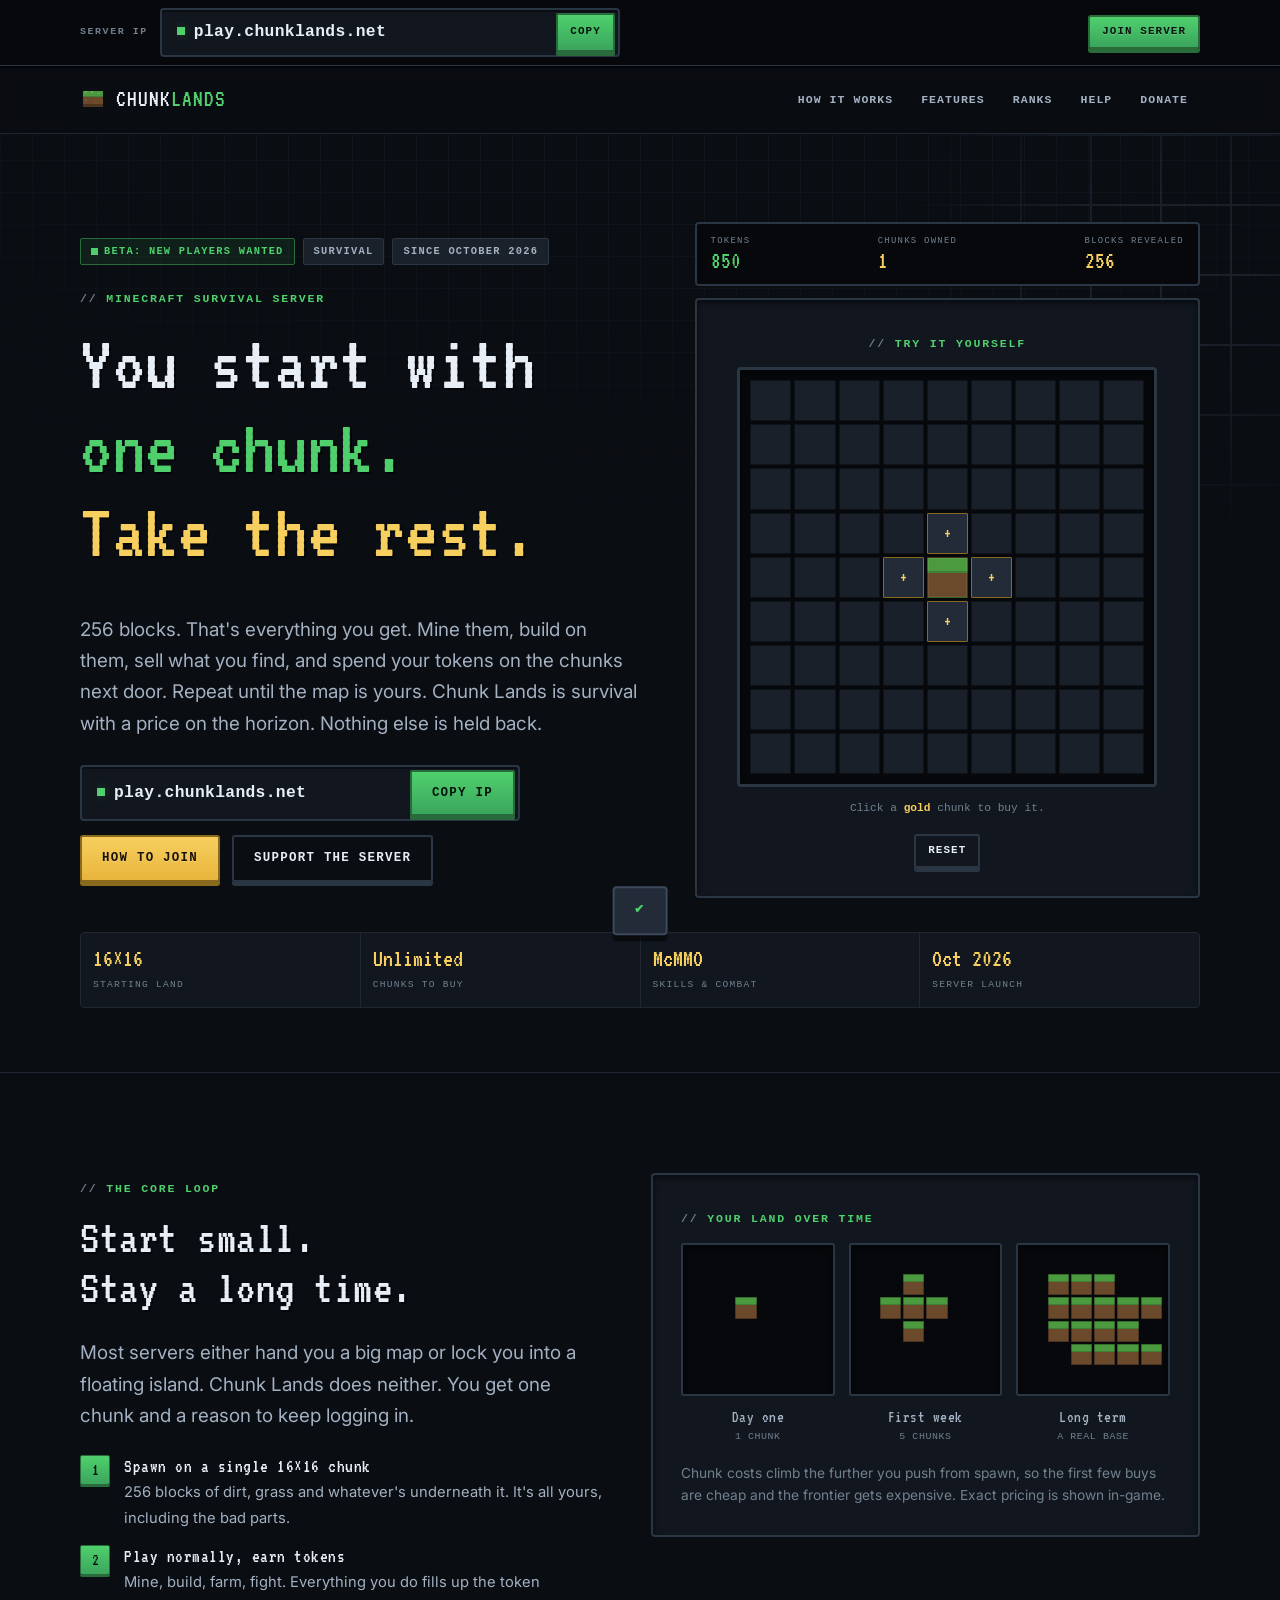
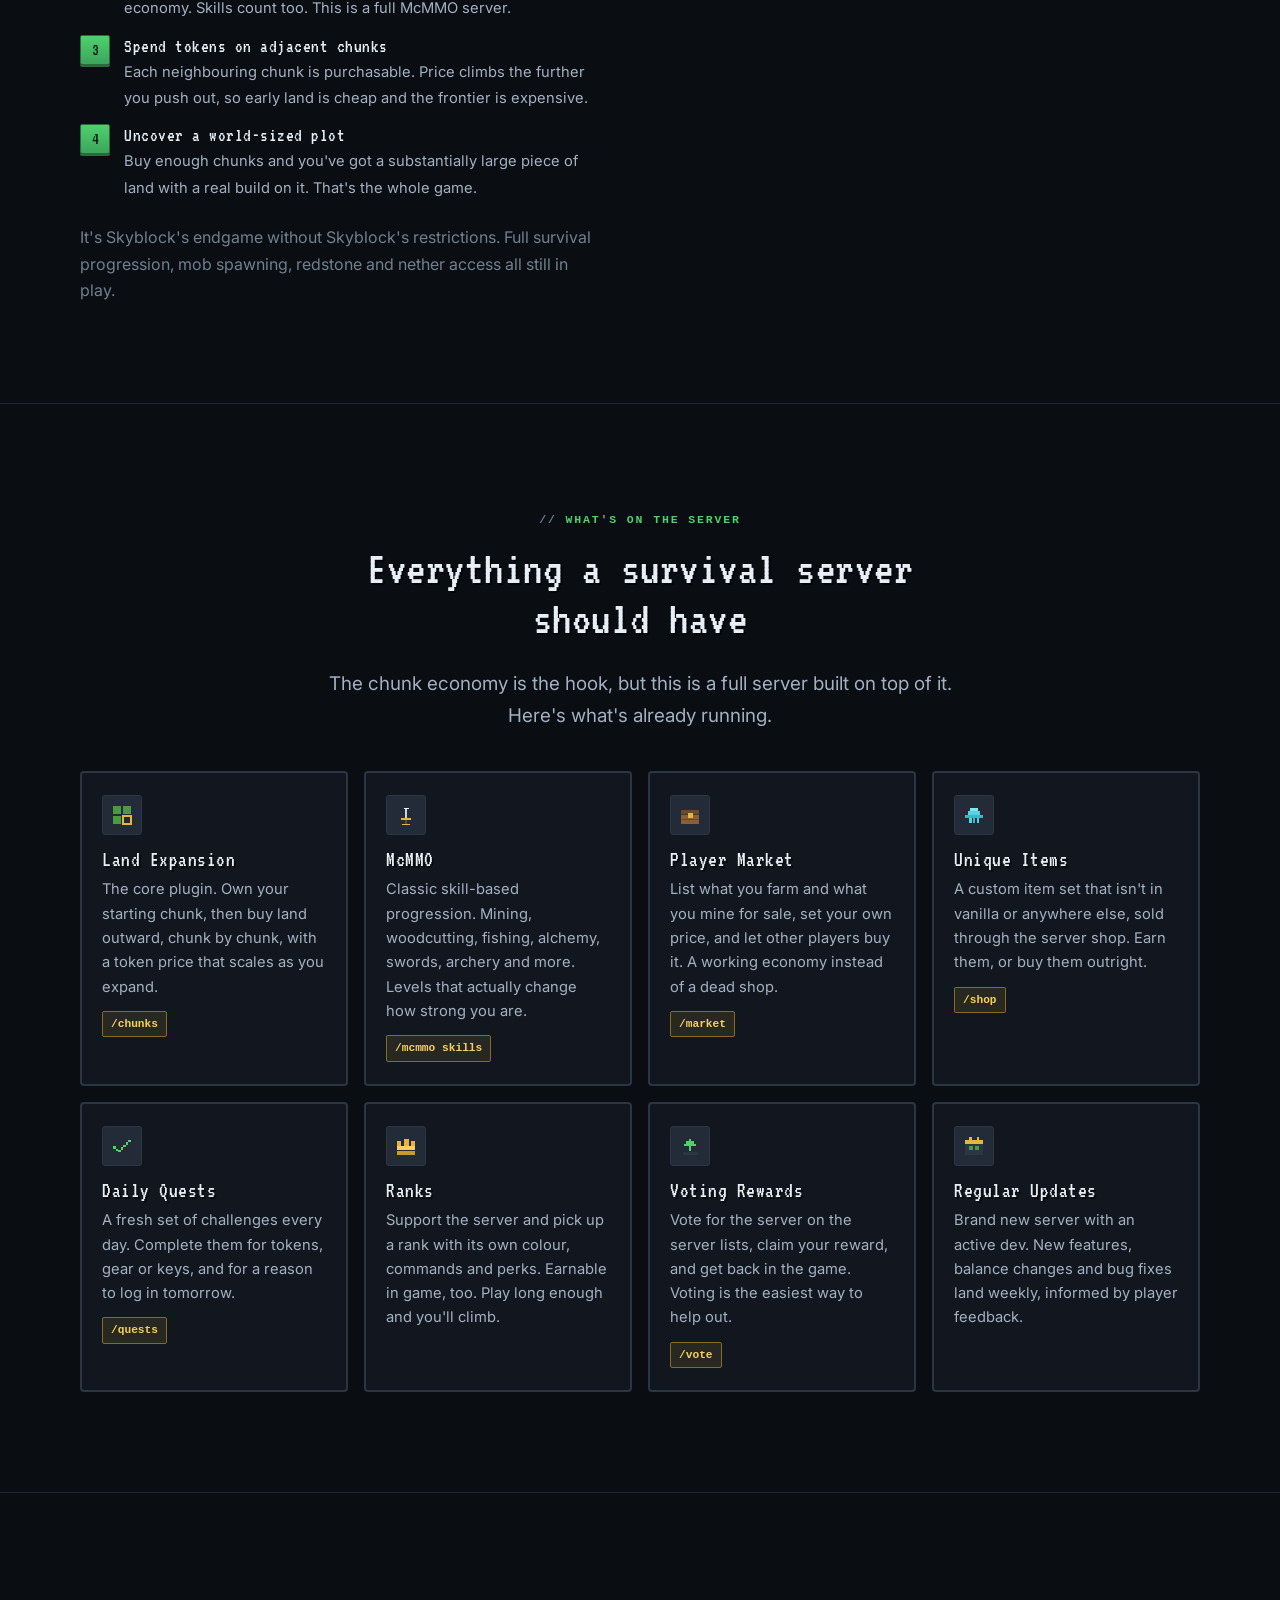
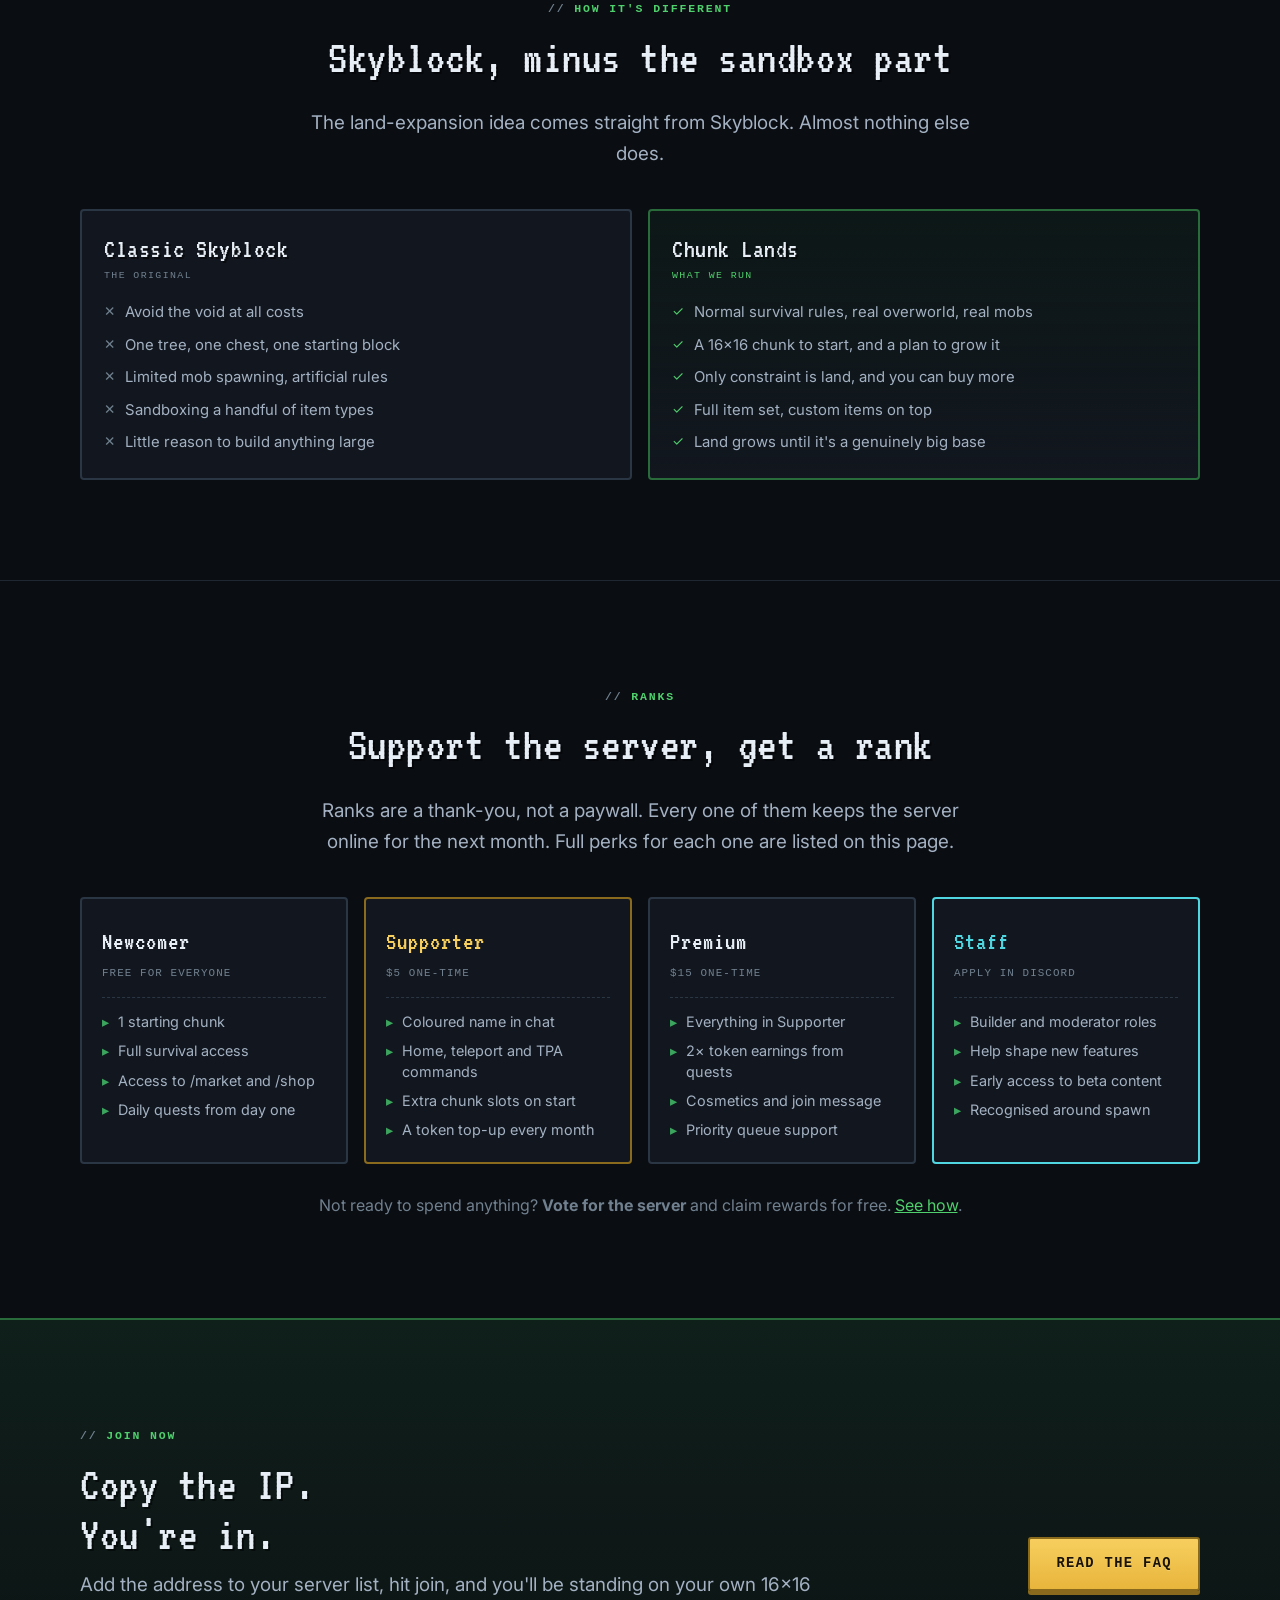
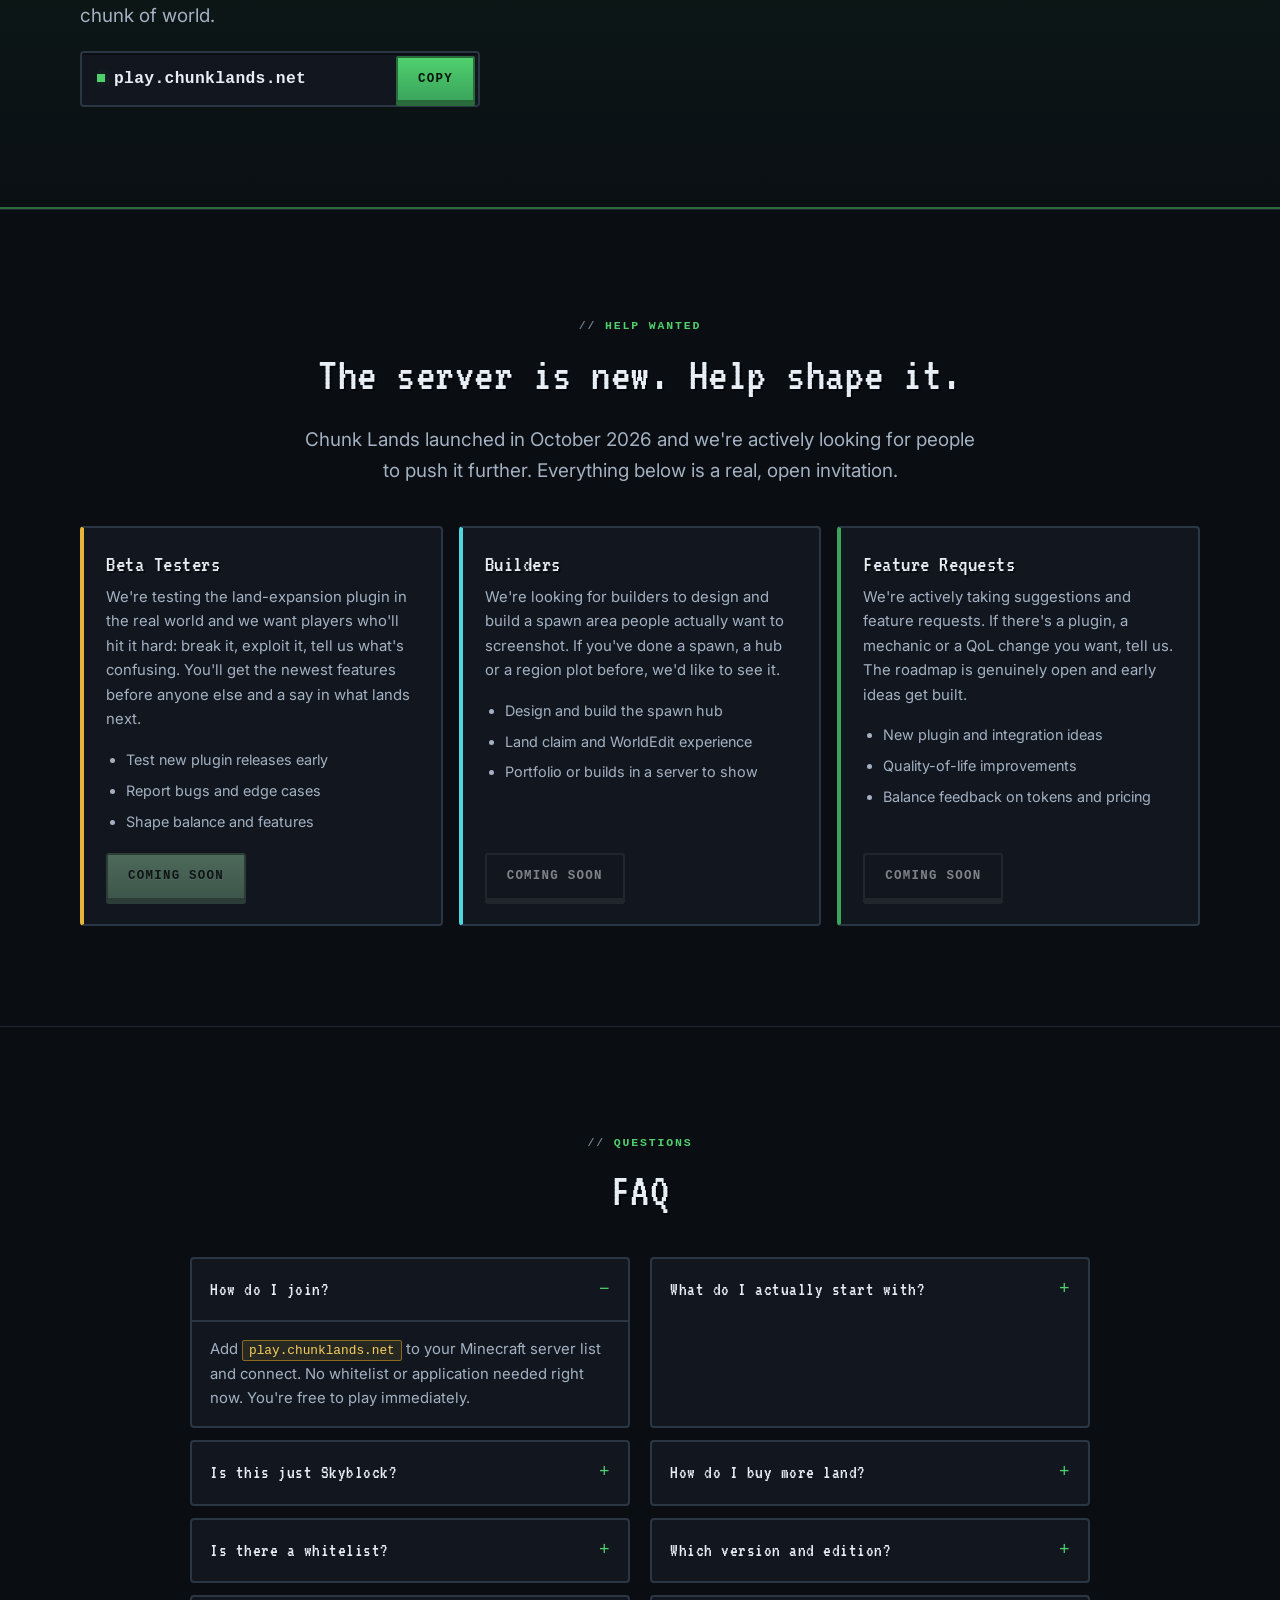
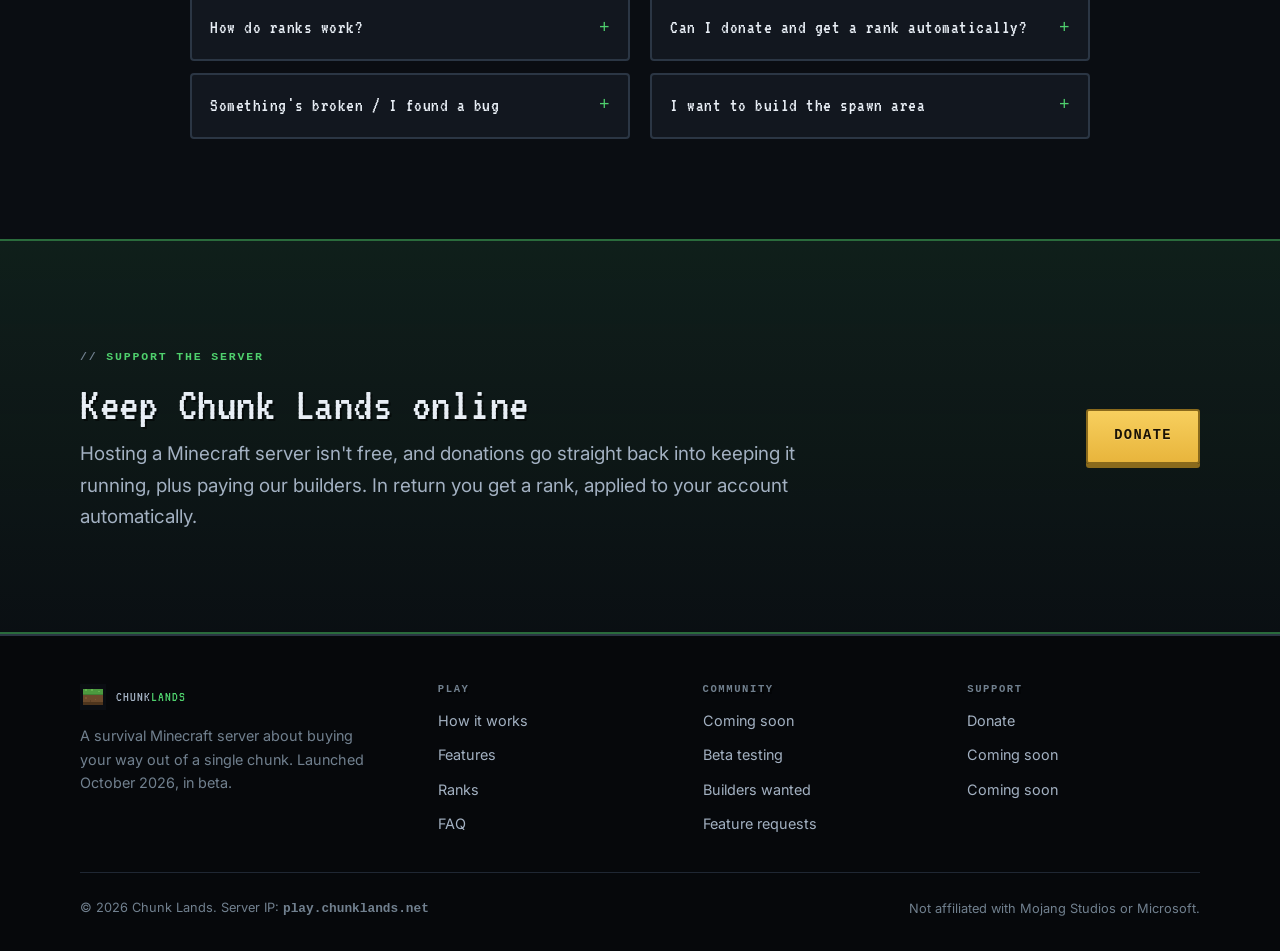
==== commit 630e1276: "Show coming soon for unconfigured links Discord does not exist yet and payment processing is not set" ====
--- a/index.html
+++ b/index.html
@@ -357,7 +357,7 @@
         <h2>Support the server, get a rank</h2>
         <p class="lead">
           Ranks are a thank-you, not a paywall. Every one of them keeps the server online
-          for the next month. Prices and the full perk list are confirmed in Discord.
+          for the next month. Full perks for each one are listed on this page.
         </p>
       </div>
 
@@ -566,8 +566,8 @@
         <details>
           <summary>Which version and edition?</summary>
           <div class="faq__body">
-            Check the Discord for the current supported version and client requirements.
-            We keep this current as the server updates.
+            Our Discord is coming soon. Until then, join the server and ask in chat
+            and someone will help you out.
           </div>
         </details>
 
